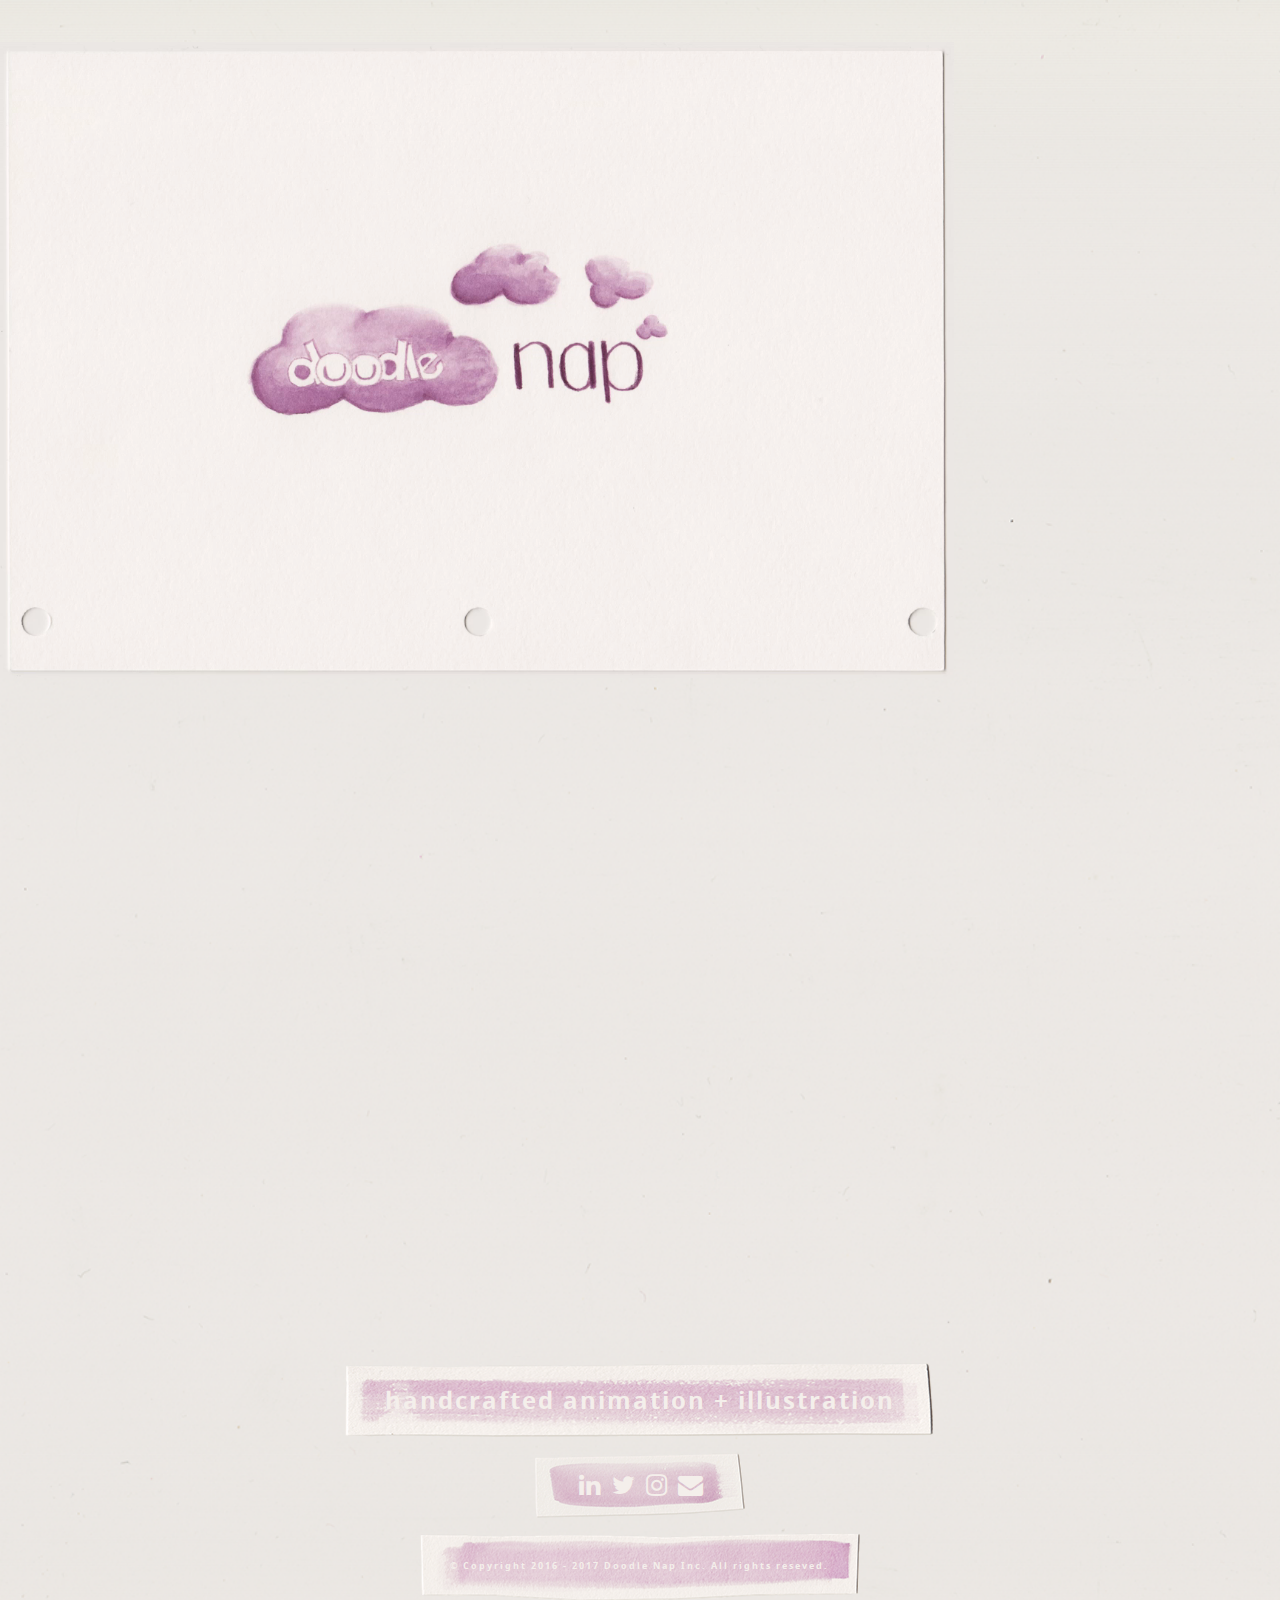
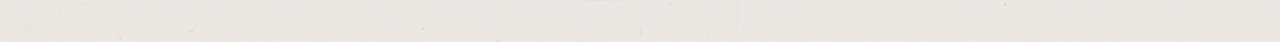
==== index.html @ f92c6ce0 "3 Sec video instead of 5 sec" ====
<!DOCTYPE html>
<html class="nojs html css_verticalspacer" lang="en-US">
 <head>

  <meta http-equiv="Content-type" content="text/html;charset=UTF-8"/>
  <meta name="description" content="Handcrafted animation + illustration for traditional and new media, from TV, to virtual reality, and everything in-between."/>
  <meta name="keywords" content="doodle, nap, animation, illustration, handcrafted, traditional, new media, advertising, TV, television, video games, games, books, VR, virtual reality"/>
  <meta name="generator" content="2017.0.2.363"/>
  <meta name="viewport" content="width=device-width, initial-scale=1.0"/>
  
  <script type="text/javascript">
   // Update the 'nojs'/'js' class on the html node
document.documentElement.className = document.documentElement.className.replace(/\bnojs\b/g, 'js');

// Check that all required assets are uploaded and up-to-date
if(typeof Muse == "undefined") window.Muse = {}; window.Muse.assets = {"required":["museutils.js", "museconfig.js", "jquery.musepolyfill.bgsize.js", "jquery.watch.js", "jquery.museresponsive.js", "require.js", "index.css"], "outOfDate":[]};
</script>
  
  <link rel="shortcut icon" href="images/favicon.ico?crc=3813622580"/>
  <title>doodle nap</title>
  <!-- CSS -->
  <link rel="stylesheet" type="text/css" href="css/site_global.css?crc=3849909888"/>
  <link rel="stylesheet" type="text/css" href="css/index.css?crc=323334450" id="pagesheet"/>
  <!-- IE-only CSS -->
  <!--[if lt IE 9]>
  <link rel="stylesheet" type="text/css" href="css/nomq_index.css?crc=3943083559" id="nomq_pagesheet"/>
  <![endif]-->
    <!--HTML Widget code-->
  
<link rel="stylesheet" href="https://maxcdn.bootstrapcdn.com/font-awesome/4.6.3/css/font-awesome.min.css">
<style>
.u330588 {color:#F4EFEB; font-size:25px;display: table-cell; width:25px;height:27px;vertical-align: middle;text-align:center;}
</style>

<link rel="stylesheet" href="https://maxcdn.bootstrapcdn.com/font-awesome/4.6.3/css/font-awesome.min.css">
<style>
.u330586 {color:#F4EFEB; font-size:25px;display: table-cell; width:23px;height:27px;vertical-align: middle;text-align:center;}
</style>

<link rel="stylesheet" href="https://maxcdn.bootstrapcdn.com/font-awesome/4.6.3/css/font-awesome.min.css">
<style>
.u330585 {color:#F4EFEB; font-size:25px;display: table-cell; width:24px;height:27px;vertical-align: middle;text-align:center;}
</style>

<link rel="stylesheet" href="https://maxcdn.bootstrapcdn.com/font-awesome/4.6.3/css/font-awesome.min.css">
<style>
.u330587 {color:#F4EFEB; font-size:25px;display: table-cell; width:25px;height:27px;vertical-align: middle;text-align:center;}
</style>

  <!--/*

*/
-->
 </head>
 <body class="museBGSize">

  <div class="breakpoint active" id="bp_infinity" data-min-width="1301"><!-- responsive breakpoint node -->
   <div class="clearfix borderbox" id="page"><!-- column -->
    <div class="colelem shared_content" id="u330600" data-content-guid="u330600_content"><!-- content --></div>
    <div class="colelem" id="u331123"><!-- custom html -->
     <video width="1290" height="860"  autoplay="autoplay" loop="loop" poster="assets/doodlenap_016_animation_socialmedia_even.png" >
   <source src="assets/doodlenap_016_animation_socialmedia_even_3sec.mp4" type="video/mp4">
   <source src="assets/doodlenap_016_animation_socialmedia_even_3sec.webm" type="video/webm">
</video>
    </div>
    <div class="clearfix colelem shared_content" id="pu330598" data-content-guid="pu330598_content"><!-- group -->
     <div class="clip_frame grpelem" id="u330598"><!-- image -->
      <img class="block temp_no_img_src" id="u330598_img" data-orig-src="images/titlepiece.png?crc=479691686" alt="" width="588" height="81" src="images/blank.gif?crc=4208392903"/>
     </div>
     <div class="clearfix grpelem shared_content" id="u330602-4" data-content-guid="u330602-4_content"><!-- content -->
      <p id="u330602-2"><span id="u330602">handcrafted animation + illustration</span></p>
     </div>
     <div class="grpelem shared_content" id="u330592" data-content-guid="u330592_content"><!-- content --></div>
    </div>
    <div class="colelem shared_content" id="u330596" data-content-guid="u330596_content"><!-- content --></div>
    <div class="clearfix colelem shared_content" id="pu330593" data-content-guid="pu330593_content"><!-- group -->
     <div class="clip_frame grpelem" id="u330593"><!-- image -->
      <img class="block temp_no_img_src" id="u330593_img" data-orig-src="images/socialmediapiece.png?crc=3886979789" alt="" width="210" height="65" src="images/blank.gif?crc=4208392903"/>
     </div>
     <div class="clearfix grpelem" id="u330584"><!-- group -->
      <a class="nonblock nontext size_fixed grpelem" id="u330588" href="https://www.linkedin.com/company/doodle-nap-inc." target="_blank"><!-- custom html -->
<!-- This Adobe Muse widget was created by the team at MuseFree.com -->
<div class="u330588"><i class="fa fa-linkedin"></i></div>
  	  </a>
      <a class="nonblock nontext size_fixed grpelem" id="u330586" href="https://twitter.com/doodlenap" target="_blank"><!-- custom html -->
<!-- This Adobe Muse widget was created by the team at MuseFree.com -->
<div class="u330586"><i class="fa fa-twitter"></i></div>
  	  </a>
      <a class="nonblock nontext size_fixed grpelem" id="u330585" href="https://www.instagram.com/doodlenap/" target="_blank"><!-- custom html -->
<!-- This Adobe Muse widget was created by the team at MuseFree.com -->
<div class="u330585"><i class="fa fa-instagram"></i></div>
  	  </a>
      <a class="nonblock nontext size_fixed grpelem" id="u330587" href="mailto:hi@doodlenap.com" target="_blank"><!-- custom html -->
<!-- This Adobe Muse widget was created by the team at MuseFree.com -->
<div class="u330587"><i class="fa fa-envelope"></i></div>
  	  </a>
     </div>
    </div>
    <div class="colelem shared_content" id="u330583" data-content-guid="u330583_content"><!-- content --></div>
    <div class="clearfix colelem shared_content" id="pu330590" data-content-guid="pu330590_content"><!-- group -->
     <div class="clip_frame grpelem" id="u330590"><!-- image -->
      <img class="block temp_no_img_src" id="u330590_img" data-orig-src="images/legalpiece.png?crc=4086729101" alt="" width="440" height="68" src="images/blank.gif?crc=4208392903"/>
     </div>
     <div class="clearfix grpelem" id="u330597-4"><!-- content -->
      <p><span id="u330597">© Copyright 2016 - 2017 Doodle Nap Inc. All rights reseved.</span></p>
     </div>
    </div>
    <div class="colelem shared_content" id="u330601" data-content-guid="u330601_content"><!-- content --></div>
    <div class="verticalspacer" data-offset-top="1222" data-content-above-spacer="1221" data-content-below-spacer="0"></div>
   </div>
  </div>
  <div class="breakpoint" id="bp_1300" data-min-width="961" data-max-width="1300"><!-- responsive breakpoint node -->
   <div class="clearfix borderbox temp_no_id" data-orig-id="page"><!-- column -->
    <span class="colelem placeholder" data-placeholder-for="u330600_content"><!-- placeholder node --></span>
    <div class="colelem" id="u331473"><!-- custom html -->
     <video width="954" height="636"  autoplay="autoplay" loop="loop" poster="assets/doodlenap_016_animation_socialmedia_even.png" >
   <source src="assets/doodlenap_016_animation_socialmedia_even_3sec.mp4" type="video/mp4">
   <source src="assets/doodlenap_016_animation_socialmedia_even_3sec.webm" type="video/webm">
</video>
    </div>
    <span class="clearfix colelem placeholder" data-placeholder-for="pu330598_content"><!-- placeholder node --></span>
    <span class="colelem placeholder" data-placeholder-for="u330596_content"><!-- placeholder node --></span>
    <span class="clearfix colelem placeholder" data-placeholder-for="pu330593_content"><!-- placeholder node --></span>
    <span class="colelem placeholder" data-placeholder-for="u330583_content"><!-- placeholder node --></span>
    <span class="clearfix colelem placeholder" data-placeholder-for="pu330590_content"><!-- placeholder node --></span>
    <span class="colelem placeholder" data-placeholder-for="u330601_content"><!-- placeholder node --></span>
    <div class="verticalspacer" data-offset-top="997" data-content-above-spacer="997" data-content-below-spacer="0"></div>
   </div>
  </div>
  <div class="breakpoint" id="bp_960" data-min-width="769" data-max-width="960"><!-- responsive breakpoint node -->
   <div class="clearfix borderbox temp_no_id" data-orig-id="page"><!-- column -->
    <span class="colelem placeholder" data-placeholder-for="u330600_content"><!-- placeholder node --></span>
    <div class="colelem" id="u331767"><!-- custom html -->
     <video width="762" height="508" autoplay="autoplay" loop="loop" poster="assets/doodlenap_016_animation_socialmedia_even.png" >
   <source src="assets/doodlenap_016_animation_socialmedia_even_3sec.mp4" type="video/mp4">
   <source src="assets/doodlenap_016_animation_socialmedia_even_3sec.webm" type="video/webm">
</video>
    </div>
    <span class="clearfix colelem placeholder" data-placeholder-for="pu330598_content"><!-- placeholder node --></span>
    <span class="colelem placeholder" data-placeholder-for="u330596_content"><!-- placeholder node --></span>
    <span class="clearfix colelem placeholder" data-placeholder-for="pu330593_content"><!-- placeholder node --></span>
    <span class="colelem placeholder" data-placeholder-for="u330583_content"><!-- placeholder node --></span>
    <span class="clearfix colelem placeholder" data-placeholder-for="pu330590_content"><!-- placeholder node --></span>
    <span class="colelem placeholder" data-placeholder-for="u330601_content"><!-- placeholder node --></span>
    <div class="verticalspacer" data-offset-top="869" data-content-above-spacer="869" data-content-below-spacer="0"></div>
   </div>
  </div>
  <div class="breakpoint" id="bp_768" data-min-width="551" data-max-width="768"><!-- responsive breakpoint node -->
   <div class="clearfix borderbox temp_no_id" data-orig-id="page"><!-- column -->
    <span class="colelem placeholder" data-placeholder-for="u330600_content"><!-- placeholder node --></span>
    <div class="colelem" id="u331781"><!-- custom html -->
     <video width="546" height="364"  autoplay="autoplay" loop="loop" poster="assets/doodlenap_016_animation_socialmedia_even.png" >
   <source src="assets/doodlenap_016_animation_socialmedia_even_3sec.mp4" type="video/mp4">
   <source src="assets/doodlenap_016_animation_socialmedia_even_3sec.webm" type="video/webm">
</video>
    </div>
    <span class="colelem placeholder" data-placeholder-for="u330592_content"><!-- placeholder node --></span>
    <div class="clearfix colelem temp_no_id" data-orig-id="pu330598"><!-- group -->
     <div class="clip_frame grpelem temp_no_id" data-orig-id="u330598"><!-- image -->
      <img class="block temp_no_id temp_no_img_src" data-orig-src="images/titlepiece508x70.png?crc=3788575386" alt="" width="508" height="70" data-orig-id="u330598_img" src="images/blank.gif?crc=4208392903"/>
     </div>
     <span class="clearfix grpelem placeholder" data-placeholder-for="u330602-4_content"><!-- placeholder node --></span>
    </div>
    <span class="colelem placeholder" data-placeholder-for="u330596_content"><!-- placeholder node --></span>
    <span class="clearfix colelem placeholder" data-placeholder-for="pu330593_content"><!-- placeholder node --></span>
    <span class="colelem placeholder" data-placeholder-for="u330583_content"><!-- placeholder node --></span>
    <span class="clearfix colelem placeholder" data-placeholder-for="pu330590_content"><!-- placeholder node --></span>
    <span class="colelem placeholder" data-placeholder-for="u330601_content"><!-- placeholder node --></span>
    <div class="verticalspacer" data-offset-top="720" data-content-above-spacer="719" data-content-below-spacer="0"></div>
   </div>
  </div>
  <div class="breakpoint" id="bp_550" data-min-width="321" data-max-width="550"><!-- responsive breakpoint node -->
   <div class="clearfix borderbox temp_no_id shared_content" data-orig-id="page" data-content-guid="page_content"><!-- column -->
    <span class="colelem placeholder" data-placeholder-for="u330600_content"><!-- placeholder node --></span>
    <div class="colelem" id="u331809"><!-- custom html -->
     <video width="280" height="187"  autoplay="autoplay" loop="loop" poster="assets/doodlenap_016_animation_socialmedia_even.png" >
   <source src="assets/doodlenap_016_animation_socialmedia_even_3sec.mp4" type="video/mp4">
   <source src="assets/doodlenap_016_animation_socialmedia_even_3sec.webm" type="video/webm">
</video>
    </div>
    <div class="clearfix colelem temp_no_id" data-orig-id="pu330598"><!-- group -->
     <div class="clip_frame grpelem temp_no_id" data-orig-id="u330598"><!-- image -->
      <img class="block temp_no_id temp_no_img_src" data-orig-src="images/titlepiece303x42.png?crc=3893385572" alt="" width="302" height="41" data-orig-id="u330598_img" src="images/blank.gif?crc=4208392903"/>
     </div>
     <span class="clearfix grpelem placeholder" data-placeholder-for="u330602-4_content"><!-- placeholder node --></span>
     <span class="grpelem placeholder" data-placeholder-for="u330592_content"><!-- placeholder node --></span>
    </div>
    <span class="colelem placeholder" data-placeholder-for="u330596_content"><!-- placeholder node --></span>
    <span class="clearfix colelem placeholder" data-placeholder-for="pu330593_content"><!-- placeholder node --></span>
    <span class="colelem placeholder" data-placeholder-for="u330583_content"><!-- placeholder node --></span>
    <div class="clearfix colelem" id="pu331033"><!-- group -->
     <div class="clip_frame grpelem" id="u331033"><!-- image -->
      <img class="block temp_no_img_src" id="u331033_img" data-orig-src="images/legalpiece_320.png?crc=3841948977" alt="" width="156" height="61" src="images/blank.gif?crc=4208392903"/>
     </div>
     <div class="clearfix grpelem" id="u330595-8"><!-- content -->
      <p id="u330595-2"><span id="u330595">© Copyright 2016 - 2017</span></p>
      <p id="u330595-4"><span id="u330595-3">Doodle Nap Inc.</span></p>
      <p id="u330595-6"><span id="u330595-5">All rights reseved.</span></p>
     </div>
    </div>
    <span class="colelem placeholder" data-placeholder-for="u330601_content"><!-- placeholder node --></span>
    <div class="verticalspacer" data-offset-top="487" data-content-above-spacer="486" data-content-below-spacer="14"></div>
   </div>
  </div>
  <div class="breakpoint" id="bp_320" data-max-width="320"><!-- responsive breakpoint node -->
   <span class="clearfix borderbox placeholder" data-placeholder-for="page_content"><!-- placeholder node --></span>
  </div>
  <!-- JS includes -->
  <script type="text/javascript">
   if (document.location.protocol != 'https:') document.write('\x3Cscript src="http://musecdn2.businesscatalyst.com/scripts/4.0/jquery-1.8.3.min.js" type="text/javascript">\x3C/script>');
</script>
  <script type="text/javascript">
   window.jQuery || document.write('\x3Cscript src="scripts/jquery-1.8.3.min.js?crc=209076791" type="text/javascript">\x3C/script>');
</script>
  <!-- Other scripts -->
  <script type="text/javascript">
   window.Muse.assets.check=function(d){if(!window.Muse.assets.checked){window.Muse.assets.checked=!0;var b={},c=function(a,b){if(window.getComputedStyle){var c=window.getComputedStyle(a,null);return c&&c.getPropertyValue(b)||c&&c[b]||""}if(document.documentElement.currentStyle)return(c=a.currentStyle)&&c[b]||a.style&&a.style[b]||"";return""},a=function(a){if(a.match(/^rgb/))return a=a.replace(/\s+/g,"").match(/([\d\,]+)/gi)[0].split(","),(parseInt(a[0])<<16)+(parseInt(a[1])<<8)+parseInt(a[2]);if(a.match(/^\#/))return parseInt(a.substr(1),
16);return 0},g=function(g){for(var f=document.getElementsByTagName("link"),h=0;h<f.length;h++)if("text/css"==f[h].type){var i=(f[h].href||"").match(/\/?css\/([\w\-]+\.css)\?crc=(\d+)/);if(!i||!i[1]||!i[2])break;b[i[1]]=i[2]}f=document.createElement("div");f.className="version";f.style.cssText="display:none; width:1px; height:1px;";document.getElementsByTagName("body")[0].appendChild(f);for(h=0;h<Muse.assets.required.length;){var i=Muse.assets.required[h],l=i.match(/([\w\-\.]+)\.(\w+)$/),k=l&&l[1]?
l[1]:null,l=l&&l[2]?l[2]:null;switch(l.toLowerCase()){case "css":k=k.replace(/\W/gi,"_").replace(/^([^a-z])/gi,"_$1");f.className+=" "+k;k=a(c(f,"color"));l=a(c(f,"backgroundColor"));k!=0||l!=0?(Muse.assets.required.splice(h,1),"undefined"!=typeof b[i]&&(k!=b[i]>>>24||l!=(b[i]&16777215))&&Muse.assets.outOfDate.push(i)):h++;f.className="version";break;case "js":h++;break;default:throw Error("Unsupported file type: "+l);}}d?d().jquery!="1.8.3"&&Muse.assets.outOfDate.push("jquery-1.8.3.min.js"):Muse.assets.required.push("jquery-1.8.3.min.js");
f.parentNode.removeChild(f);if(Muse.assets.outOfDate.length||Muse.assets.required.length)f="Some files on the server may be missing or incorrect. Clear browser cache and try again. If the problem persists please contact website author.",g&&Muse.assets.outOfDate.length&&(f+="\nOut of date: "+Muse.assets.outOfDate.join(",")),g&&Muse.assets.required.length&&(f+="\nMissing: "+Muse.assets.required.join(",")),alert(f)};location&&location.search&&location.search.match&&location.search.match(/muse_debug/gi)?setTimeout(function(){g(!0)},5E3):g()}};
var muse_init=function(){require.config({baseUrl:""});require(["jquery","museutils","whatinput","jquery.musepolyfill.bgsize","jquery.watch","jquery.museresponsive"],function(d){var $ = d;$(document).ready(function(){try{
window.Muse.assets.check($);/* body */
Muse.Utils.transformMarkupToFixBrowserProblemsPreInit();/* body */
Muse.Utils.detectScreenResolution();/* HiDPI screens */
Muse.Utils.prepHyperlinks(true);/* body */
Muse.Utils.fullPage('#page');/* 100% height page */
$( '.breakpoint' ).registerBreakpoint();/* Register breakpoints */
Muse.Utils.transformMarkupToFixBrowserProblems();/* body */
}catch(b){if(b&&"function"==typeof b.notify?b.notify():Muse.Assert.fail("Error calling selector function: "+b),false)throw b;}})})};

</script>
  <!-- RequireJS script -->
  <script src="scripts/require.js?crc=4234670167" type="text/javascript" async data-main="scripts/museconfig.js?crc=4152223963" onload="if (requirejs) requirejs.onError = function(requireType, requireModule) { if (requireType && requireType.toString && requireType.toString().indexOf && 0 <= requireType.toString().indexOf('#scripterror')) window.Muse.assets.check(); }" onerror="window.Muse.assets.check();"></script>
  
  <!--HTML Widget code-->
  
		
   </body>
</html>
---- css/site_global.css ----
html{min-height:100%;min-width:100%;-ms-text-size-adjust:none;}body,div,dl,dt,dd,ul,ol,li,nav,h1,h2,h3,h4,h5,h6,pre,code,form,fieldset,legend,input,button,textarea,p,blockquote,th,td,a{margin:0px;padding:0px;border-width:0px;border-style:solid;border-color:transparent;-webkit-transform-origin:left top;-ms-transform-origin:left top;-o-transform-origin:left top;transform-origin:left top;background-repeat:no-repeat;}button.submit-btn{-moz-box-sizing:content-box;-webkit-box-sizing:content-box;box-sizing:content-box;}.transition{-webkit-transition-property:background-image,background-position,background-color,border-color,border-radius,color,font-size,font-style,font-weight,letter-spacing,line-height,text-align,box-shadow,text-shadow,opacity;transition-property:background-image,background-position,background-color,border-color,border-radius,color,font-size,font-style,font-weight,letter-spacing,line-height,text-align,box-shadow,text-shadow,opacity;}.transition *{-webkit-transition:inherit;transition:inherit;}table{border-collapse:collapse;border-spacing:0px;}fieldset,img{border:0px;border-style:solid;-webkit-transform-origin:left top;-ms-transform-origin:left top;-o-transform-origin:left top;transform-origin:left top;}address,caption,cite,code,dfn,em,strong,th,var,optgroup{font-style:inherit;font-weight:inherit;}del,ins{text-decoration:none;}li{list-style:none;}caption,th{text-align:left;}h1,h2,h3,h4,h5,h6{font-size:100%;font-weight:inherit;}input,button,textarea,select,optgroup,option{font-family:inherit;font-size:inherit;font-style:inherit;font-weight:inherit;}.form-grp input,.form-grp textarea{-webkit-appearance:none;-webkit-border-radius:0;}body{font-family:Arial, Helvetica Neue, Helvetica, sans-serif;text-align:left;font-size:14px;line-height:17px;word-wrap:break-word;text-rendering:optimizeLegibility;-moz-font-feature-settings:'liga';-ms-font-feature-settings:'liga';-webkit-font-feature-settings:'liga';font-feature-settings:'liga';}a:link{color:#0000FF;text-decoration:underline;}a:visited{color:#800080;text-decoration:underline;}a:hover{color:#7F7F7F;text-decoration:underline;}a:active{color:#EE0000;text-decoration:underline;}a.nontext{color:black;text-decoration:none;font-style:normal;font-weight:normal;}.Pink a:link{color:#ED1970;font-weight:bold;text-decoration:inherit;}.Pink a:visited{color:#ED1970;font-weight:bold;text-decoration:inherit;}.Pink a:hover{color:#FFFFFF;font-weight:bold;text-decoration:inherit;}.Pink a:active{color:#ED1970;font-weight:bold;text-decoration:inherit;}.Pink a,.Pink-with-darker-bg a{color:inherit;text-decoration:inherit;}.Pink-with-darker-bg a:link{color:#ED1A80;font-weight:bold;text-decoration:inherit;}.Pink-with-darker-bg a:visited{color:#ED1A80;font-weight:bold;text-decoration:inherit;}.Pink-with-darker-bg a:hover{color:#FFD8EB;font-weight:bold;text-decoration:inherit;}.Pink-with-darker-bg a:active{color:#ED1A80;font-weight:bold;text-decoration:inherit;}.normal_text{color:#000000;direction:ltr;font-family:Arial, Helvetica Neue, Helvetica, sans-serif;font-size:14px;font-style:normal;font-weight:normal;letter-spacing:0px;line-height:17px;text-align:left;text-decoration:none;text-indent:0px;text-transform:none;vertical-align:0px;padding:0px;}.p---Display-Content-Right{color:#2F2F2F;font-size:22px;letter-spacing:1px;line-height:33px;text-align:left;padding:0px;}.h2---Subhead-Right{color:#3C3C3C;font-size:12px;letter-spacing:1px;text-align:right;text-transform:uppercase;padding:0px;}.h3---Caps-Content-Right{color:#2F2F2F;font-size:14px;letter-spacing:1px;line-height:21px;text-align:right;text-transform:uppercase;padding:0px;}.h1---Display-Center{color:#2F2F2F;font-size:30px;letter-spacing:1px;line-height:31px;text-align:center;padding:0px;}.h1---Section-Title-Right{color:#3C3C3C;font-size:27px;letter-spacing:1px;text-align:right;text-transform:uppercase;padding:0px;}.h3---Caps-Content-Left{color:#2F2F2F;font-size:14px;letter-spacing:1px;line-height:21px;text-align:left;text-transform:uppercase;padding:0px;}.h2---Subhead-Left{color:#3C3C3C;font-size:12px;letter-spacing:1px;text-align:left;text-transform:uppercase;padding:0px;}.h1---Section-Title-Left{color:#3C3C3C;font-size:27px;letter-spacing:1px;text-align:left;text-transform:uppercase;padding:0px;}.h2---Subhead-Big-Center{color:#3C3C3C;font-size:14px;letter-spacing:1px;text-align:center;padding:0px;}.p---Body-Center{color:#2F2F2F;font-family:lato, sans-serif;font-size:13px;font-weight:300;letter-spacing:0px;line-height:20px;text-align:center;text-transform:none;padding:0px;}.h2---Subhead---Center{color:#3C3C3C;font-size:12px;letter-spacing:1px;text-align:center;text-transform:uppercase;padding:0px;}.H2-header{color:#7F7F7F;font-family:cabin, sans-serif;font-size:18px;font-weight:700;padding:0px;}.list0 li:before{position:absolute;right:100%;letter-spacing:0px;text-decoration:none;font-weight:normal;font-style:normal;}.rtl-list li:before{right:auto;left:100%;}.nls-None > li:before,.nls-None .list3 > li:before,.nls-None .list6 > li:before{margin-right:6px;content:'•';}.nls-None .list1 > li:before,.nls-None .list4 > li:before,.nls-None .list7 > li:before{margin-right:6px;content:'○';}.nls-None,.nls-None .list1,.nls-None .list2,.nls-None .list3,.nls-None .list4,.nls-None .list5,.nls-None .list6,.nls-None .list7,.nls-None .list8{padding-left:34px;}.nls-None.rtl-list,.nls-None .list1.rtl-list,.nls-None .list2.rtl-list,.nls-None .list3.rtl-list,.nls-None .list4.rtl-list,.nls-None .list5.rtl-list,.nls-None .list6.rtl-list,.nls-None .list7.rtl-list,.nls-None .list8.rtl-list{padding-left:0px;padding-right:34px;}.nls-None .list2 > li:before,.nls-None .list5 > li:before,.nls-None .list8 > li:before{margin-right:6px;content:'-';}.nls-None.rtl-list > li:before,.nls-None .list1.rtl-list > li:before,.nls-None .list2.rtl-list > li:before,.nls-None .list3.rtl-list > li:before,.nls-None .list4.rtl-list > li:before,.nls-None .list5.rtl-list > li:before,.nls-None .list6.rtl-list > li:before,.nls-None .list7.rtl-list > li:before,.nls-None .list8.rtl-list > li:before{margin-right:0px;margin-left:6px;}.TabbedPanelsTab{white-space:nowrap;}.MenuBar .MenuBarView,.MenuBar .SubMenuView{display:block;list-style:none;}.MenuBar .SubMenu{display:none;position:absolute;}.NoWrap{white-space:nowrap;word-wrap:normal;}.rootelem{margin-left:auto;margin-right:auto;}.colelem{display:inline;float:left;clear:both;}.clearfix:after{content:"\0020";visibility:hidden;display:block;height:0px;clear:both;}*:first-child+html .clearfix{zoom:1;}.clip_frame{overflow:hidden;}.popup_anchor{position:relative;width:0px;height:0px;}.popup_element{z-index:100000;}.svg{display:block;vertical-align:top;}span.wrap{content:'';clear:left;display:block;}span.actAsInlineDiv{display:inline-block;}.position_content,.excludeFromNormalFlow{float:left;}.preload_images{position:absolute;overflow:hidden;left:-9999px;top:-9999px;height:1px;width:1px;}.preload{height:1px;width:1px;}.animateStates{-webkit-transition:0.3s ease-in-out;-moz-transition:0.3s ease-in-out;-o-transition:0.3s ease-in-out;transition:0.3s ease-in-out;}[data-whatinput="mouse"] *:focus,[data-whatinput="touch"] *:focus,input:focus,textarea:focus{outline:none;}textarea{resize:none;overflow:auto;}.fld-prompt{pointer-events:none;}.wrapped-input{position:absolute;top:0px;left:0px;background:transparent;border:none;}.submit-btn{z-index:50000;cursor:pointer;}.anchor_item{width:22px;height:18px;}.MenuBar .SubMenuVisible,.MenuBarVertical .SubMenuVisible,.MenuBar .SubMenu .SubMenuVisible,.popup_element.Active,span.actAsPara,.actAsDiv,a.nonblock.nontext,img.block{display:block;}.widget_invisible,.js .invi,.js .mse_pre_init{visibility:hidden;}.ose_ei{visibility:hidden;z-index:0;}.no_vert_scroll{overflow-y:hidden;}.always_vert_scroll{overflow-y:scroll;}.always_horz_scroll{overflow-x:scroll;}.fullscreen{overflow:hidden;left:0px;top:0px;position:fixed;height:100%;width:100%;-moz-box-sizing:border-box;-webkit-box-sizing:border-box;-ms-box-sizing:border-box;box-sizing:border-box;}.fullwidth{position:absolute;}.borderbox{-moz-box-sizing:border-box;-webkit-box-sizing:border-box;-ms-box-sizing:border-box;box-sizing:border-box;}.scroll_wrapper{position:absolute;overflow:auto;left:0px;right:0px;top:0px;bottom:0px;padding-top:0px;padding-bottom:0px;margin-top:0px;margin-bottom:0px;}.browser_width > *{position:absolute;left:0px;right:0px;}.grpelem,.accordion_wrapper{display:inline;float:left;}.fld-checkbox input[type=checkbox],.fld-radiobutton input[type=radio]{position:absolute;overflow:hidden;clip:rect(0px, 0px, 0px, 0px);height:1px;width:1px;margin:-1px;padding:0px;border:0px;}.fld-checkbox input[type=checkbox] + label,.fld-radiobutton input[type=radio] + label{display:inline-block;background-repeat:no-repeat;cursor:pointer;float:left;width:100%;height:100%;}.pointer_cursor,.fld-recaptcha-mode,.fld-recaptcha-refresh,.fld-recaptcha-help{cursor:pointer;}p,h1,h2,h3,h4,h5,h6,ol,ul,span.actAsPara{max-height:1000000px;}.superscript{vertical-align:super;font-size:66%;line-height:0px;}.subscript{vertical-align:sub;font-size:66%;line-height:0px;}.horizontalSlideShow{-ms-touch-action:pan-y;touch-action:pan-y;}.verticalSlideShow{-ms-touch-action:pan-x;touch-action:pan-x;}.colelem100,.verticalspacer{clear:both;}.list0 li,.MenuBar .MenuItemContainer,.SlideShowContentPanel .fullscreen img,.css_verticalspacer .verticalspacer{position:relative;}.popup_element.Inactive,.js .disn,.js .an_invi,.hidden,.breakpoint{display:none;}#muse_css_mq{position:absolute;display:none;background-color:#FFFFFE;}.fluid_height_spacer{width:0.01px;}.muse_check_css{display:none;position:fixed;}@media screen and (-webkit-min-device-pixel-ratio:0){body{text-rendering:auto;}}
---- css/index.css ----
.version.index{color:#0000EF;background-color:#189714;}@font-face{font-family:'__Noto Sans_5';src:url('../fonts/notosans-bold-webfont.eot');src:local('☺'), url('../fonts/notosans-bold-webfont.woff') format('woff'), url('../fonts/notosans-bold-webfont.svg') format('svg');font-weight:700;font-style:normal;}#page{background-image:none;z-index:1;margin-right:auto;border-width:0px;border-color:#000000;width:100%;margin-left:auto;background-color:transparent;}#u331057{min-height:864px;position:relative;border-width:0px;border-color:transparent;background-color:transparent;}#pu330598{z-index:4;}#u330598{margin-left:50%;margin-right:-10000px;z-index:4;position:relative;background-color:transparent;}#u330602-4{letter-spacing:2px;min-height:15px;text-align:center;font-weight:400;z-index:11;margin-right:-10000px;margin-left:50%;color:#F4EFEB;position:relative;font-family:'__Noto Sans_5';background-color:transparent;}#u330602{font-family:'__Noto Sans_5';font-weight:700;}#pu330593{z-index:2;}#u330593{margin-left:50%;margin-right:-10000px;width:210px;z-index:2;position:relative;background-color:transparent;}#u330584{width:126px;border-width:0px;margin-right:-10000px;margin-left:50%;border-color:transparent;z-index:6;position:relative;background-color:transparent;}#u330588{left:-63px;min-height:27px;border-color:transparent;margin-left:50%;margin-right:-10000px;border-width:0px;width:25px;z-index:7;position:relative;background-color:transparent;}#u330586{left:-28px;min-height:27px;border-color:transparent;margin-left:50%;margin-right:-10000px;border-width:0px;width:23px;z-index:8;position:relative;background-color:transparent;}#u330585{left:4px;min-height:27px;border-color:transparent;margin-left:50%;margin-right:-10000px;border-width:0px;width:24px;z-index:9;position:relative;background-color:transparent;}#u330587{left:38px;min-height:27px;border-color:transparent;margin-left:50%;margin-right:-10000px;border-width:0px;width:25px;z-index:10;position:relative;background-color:transparent;}#u330596,#u330583{margin-left:50%;width:165px;position:relative;height:15px;}#u330600,#u330592,#u330601{margin-left:50%;width:165px;position:relative;height:42px;}.ie #u330600,.ie #u330592,.ie #u330596,.ie #u330583,.ie #u330601{margin-left:50%;-ms-filter:"progid:DXImageTransform.Microsoft.Alpha(Opacity=1)";filter:alpha(opacity=1);background-color:#FFFFFF;opacity:0.01;}.html{background-position:center center;background-repeat:no-repeat;background-color:#FFFFFF;background-attachment:scroll;background-size:cover;}body{position:relative;}@media (min-width: 1301px), print{#muse_css_mq{background-color:#FFFFFF;}#bp_infinity.active{display:block;}#page{min-height:499.5000000000002px;padding-bottom:0px;max-width:1600px;}#u330600{z-index:22;left:-82px;}.ie #u330600{left:-82px;}#u331057{z-index:26;width:1290px;margin-left:50%;left:-645px;}#pu330598{margin-top:-4px;width:36.88%;margin-left:31.57%;}#u330598{width:590px;margin-top:32px;left:-295px;}#u330598_img{padding-right:2px;}#u330602-4{width:587px;font-size:24px;line-height:31px;margin-top:61px;left:-294px;}#u330592{z-index:23;margin-right:-10000px;left:-83px;}#u330596{z-index:24;left:-83px;}#pu330593{margin-top:1px;width:13.13%;margin-left:43.44%;}#u330593{left:-105px;}#u330584{margin-top:19px;left:-63px;}#u330583{z-index:25;left:-83px;}#pu330590{z-index:15;width:27.51%;margin-left:36.25%;}#u330590{z-index:15;width:440px;background-color:transparent;position:relative;margin-right:-10000px;margin-left:50%;left:-220px;}#u330597-4{z-index:17;width:439px;min-height:15px;background-color:transparent;color:#F4EFEB;text-align:center;letter-spacing:2px;font-size:9px;line-height:12px;font-family:'__Noto Sans_5';font-weight:400;position:relative;margin-right:-10000px;margin-top:27px;margin-left:50%;left:-220px;}#u330597{font-family:'__Noto Sans_5';font-weight:700;}#u330601{z-index:21;top:-1px;margin-bottom:-1px;left:-83px;}.ie #u330592,.ie #u330596,.ie #u330583,.ie #u330601{left:-83px;}.css_verticalspacer .verticalspacer{height:calc(100vh - 1221px);}.html{background-image:url("../images/bg_26percentbrightnessadded.png?crc=128110154");}}@media (min-width: 961px) and (max-width: 1300px){#muse_css_mq{background-color:#000514;}#bp_1300.active{display:block;}#page{min-height:500px;max-width:1300px;}#u331057{z-index:26;margin-right:-10000px;width:99.24%;left:1.24%;}#pu330600{z-index:22;padding-bottom:0px;margin-right:-10000px;width:45.39%;margin-left:27.31%;}#u330600{z-index:22;left:-82.00000000000006px;}.ie #u330600{left:-82.00000000000006px;}#pu330598{margin-top:642px;width:100%;margin-left:0%;}#u330598{width:590px;margin-top:32px;left:-295.00000000000006px;}#u330598_img{padding-right:2px;}#u330602-4{width:587px;font-size:24px;line-height:31px;margin-top:61px;left:-294.00000000000006px;}#u330592{z-index:23;margin-right:-10000px;left:-83.00000000000006px;}#u330596{z-index:24;left:-83.00000000000006px;}#pu330593{margin-top:1px;width:35.6%;margin-left:32.21%;}#u330593{left:-105.0000000000001px;}#u330584{margin-top:19px;left:-63.000000000000085px;}#u330583{z-index:25;left:-83.00000000000006px;}#pu330590{z-index:15;width:74.58%;margin-left:12.72%;}#u330590{z-index:15;width:440px;background-color:transparent;position:relative;margin-right:-10000px;margin-left:50%;left:-220.00000000000006px;}#u330597-4{z-index:17;width:439px;min-height:15px;background-color:transparent;color:#F4EFEB;text-align:center;letter-spacing:2px;font-size:9px;line-height:12px;font-family:'__Noto Sans_5';font-weight:400;position:relative;margin-right:-10000px;margin-top:27px;margin-left:50%;left:-220.00000000000006px;}#u330597{font-family:'__Noto Sans_5';font-weight:700;}#u330601{z-index:21;top:-1px;margin-bottom:-1px;left:-83.00000000000006px;}.ie #u330592,.ie #u330596,.ie #u330583,.ie #u330601{left:-83.00000000000006px;}.css_verticalspacer .verticalspacer{height:calc(100vh - 1003px);}.html{background-image:url("../images/bg_26percentbrightnessadded2.png?crc=3758618194");}.hidpi.html{background-image:url("../images/bg_26percentbrightnessadded_2x.png?crc=128110154");}body{overflow-x:hidden;}}@media (min-width: 769px) and (max-width: 960px){#muse_css_mq{background-color:#0003c0;}#bp_960.active{display:block;}#page{min-height:500px;max-width:960px;}#u331057{z-index:26;margin-right:-10000px;width:99.28%;left:1.25%;}#pu330600{z-index:22;padding-bottom:0px;margin-right:-10000px;width:61.46%;margin-left:19.28%;}#u330600{z-index:22;left:-81.99999999999997px;}.ie #u330600{left:-81.99999999999997px;}#pu330598{margin-top:528px;width:100%;margin-left:0%;}#u330598{width:590px;margin-top:32px;left:-295px;}#u330598_img{padding-right:2px;}#u330602-4{width:587px;font-size:24px;line-height:31px;margin-top:61px;left:-294px;}#u330592{z-index:23;margin-right:-10000px;left:-82.99999999999997px;}#u330596{z-index:24;margin-top:1px;left:-82.99999999999997px;}#pu330593{margin-top:1px;width:35.6%;margin-left:32.21%;}#u330593{left:-105.00000000000001px;}#u330584{margin-top:18px;left:-63px;}#u330583{z-index:25;top:-1px;margin-bottom:-1px;left:-82.99999999999997px;}#pu330590{z-index:15;width:74.58%;margin-left:12.72%;}#u330590{z-index:15;width:440px;background-color:transparent;position:relative;margin-right:-10000px;margin-left:50%;left:-219.99999999999997px;}#u330597-4{z-index:17;width:439px;min-height:15px;background-color:transparent;color:#F4EFEB;text-align:center;letter-spacing:2px;font-size:9px;line-height:12px;font-family:'__Noto Sans_5';font-weight:400;position:relative;margin-right:-10000px;margin-top:27px;margin-left:50%;left:-219.99999999999997px;}#u330597{font-family:'__Noto Sans_5';font-weight:700;}#u330601{z-index:21;top:-1px;margin-bottom:-1px;left:-82.99999999999997px;}.ie #u330592,.ie #u330596,.ie #u330583,.ie #u330601{left:-82.99999999999997px;}.css_verticalspacer .verticalspacer{height:calc(100vh - 889px);}.html{background-image:url("../images/bg_26percentbrightnessadded2.png?crc=3758618194");}.hidpi.html{background-image:url("../images/bg_26percentbrightnessadded_2x.png?crc=128110154");}body{overflow-x:hidden;}}@media (min-width: 551px) and (max-width: 768px){#muse_css_mq{background-color:#000300;}#bp_768.active{display:block;}#page{min-height:500px;max-width:768px;}#u331057{z-index:26;margin-right:-10000px;width:99.22%;left:1.18%;}#pu330600{z-index:22;padding-bottom:0px;margin-right:-10000px;width:66.8%;margin-left:16.61%;}#u330600{z-index:22;left:-83.5px;}#u330592{z-index:23;margin-top:315px;left:-83.5px;}#pu330598{margin-top:-4px;width:100%;margin-left:0%;}#u330598{width:510px;left:-255.5px;}#u330598_img{padding-right:2px;}#u330602-4{width:510px;font-size:21px;line-height:27px;margin-top:23px;left:-258.5px;}#u330596{z-index:24;top:-1px;margin-bottom:-1px;left:-83.5px;}#pu330593{margin-top:1px;width:40.94%;margin-left:29.54%;}#u330593{left:-105px;}#u330584{margin-top:19px;left:-63px;}#u330583{z-index:25;left:-83.5px;}#pu330590{z-index:15;width:85.77%;margin-left:7.12%;}#u330590{z-index:15;width:440px;background-color:transparent;position:relative;margin-right:-10000px;margin-left:50%;left:-220px;}#u330597-4{z-index:17;width:439px;min-height:15px;background-color:transparent;color:#F4EFEB;text-align:center;letter-spacing:2px;font-size:9px;line-height:12px;font-family:'__Noto Sans_5';font-weight:400;position:relative;margin-right:-10000px;margin-top:27px;margin-left:50%;left:-220px;}#u330597{font-family:'__Noto Sans_5';font-weight:700;}#u330601{z-index:21;top:-1px;margin-bottom:-1px;left:-83.5px;}.ie #u330600,.ie #u330592,.ie #u330596,.ie #u330583,.ie #u330601{left:-83.5px;}.css_verticalspacer .verticalspacer{height:calc(100vh - 864px);}.html{background-image:url("../images/bg_26percentbrightnessadded2.png?crc=3758618194");}.hidpi.html{background-image:url("../images/bg_26percentbrightnessadded_2x.png?crc=128110154");}body{overflow-x:hidden;}}@media (min-width: 321px) and (max-width: 550px){#muse_css_mq{background-color:#000226;}#bp_550.active{display:block;}#page{min-height:500px;max-width:550px;}#u331057{z-index:30;margin-right:-10000px;width:99.28%;left:1.28%;}#pu330600{z-index:16;margin-right:-10000px;width:55.1%;margin-left:22.46%;}#u330600{z-index:16;left:-83.5px;}#pu330598{margin-top:187px;width:100%;margin-left:0%;}#u330598{width:303px;margin-top:26px;left:-151.5px;}#u330602-4{width:280px;font-size:11px;line-height:14px;margin-top:41px;left:-142.5px;}#u330592{z-index:17;margin-right:-10000px;left:-83.5px;}#u330596{z-index:18;margin-top:1px;left:-83.5px;}#pu330593{width:69.31%;margin-left:15.35%;}#u330593{left:-106px;}#u330584{margin-top:19px;left:-64px;}#u330583{z-index:19;left:-83.5px;}#pu331033{z-index:20;margin-top:-5px;width:92.41%;margin-left:3.8%;}#u331033{z-index:20;width:157px;background-color:transparent;position:relative;margin-right:-10000px;margin-left:50%;left:-79px;}#u330598_img,#u331033_img{padding-right:1px;}#u330595-8{z-index:22;width:280px;min-height:15px;background-color:transparent;color:#F4EFEB;text-align:center;letter-spacing:2px;font-size:7px;line-height:9px;font-family:'__Noto Sans_5';font-weight:400;position:relative;margin-right:-10000px;margin-top:16px;margin-left:50%;left:-141px;}#u330595,#u330595-3,#u330595-5{font-family:'__Noto Sans_5';font-weight:700;}#u330601{z-index:15;top:-3px;margin-bottom:-3px;left:-83.5px;}.ie #u330600,.ie #u330592,.ie #u330596,.ie #u330583,.ie #u330601{left:-83.5px;}.css_verticalspacer .verticalspacer{height:calc(100vh - 864px);}.html{background-image:url("../images/bg_26percentbrightnessadded2.png?crc=3758618194");}.hidpi.html{background-image:url("../images/bg_26percentbrightnessadded_2x.png?crc=128110154");}body{overflow-x:hidden;}}@media (max-width: 320px){/*

*/
#muse_css_mq{background-color:#000140;}#bp_320.active{display:block;}#page{min-height:500px;max-width:320px;}#u331057{z-index:30;margin-right:-10000px;width:99.38%;left:1.25%;}#pu330600{z-index:16;margin-right:-10000px;width:94.69%;margin-left:2.66%;}#u330600{z-index:16;left:-83.5px;}#pu330598{margin-top:187px;width:100%;margin-left:0%;}#u330598{width:303px;margin-top:26px;left:-151.5px;}#u330602-4{width:280px;font-size:11px;line-height:14px;margin-top:41px;left:-142.5px;}#u330592{z-index:17;margin-right:-10000px;left:-83.5px;}#u330596{z-index:18;margin-top:1px;left:-83.5px;}#pu330593{width:69.31%;margin-left:15.35%;}#u330593{left:-106px;}#u330584{margin-top:19px;left:-64px;}#u330583{z-index:19;left:-83.5px;}#pu331033{z-index:20;margin-top:-5px;width:92.41%;margin-left:3.8%;}#u331033{z-index:20;width:157px;background-color:transparent;position:relative;margin-right:-10000px;margin-left:50%;left:-79px;}#u330598_img,#u331033_img{padding-right:1px;}#u330595-8{z-index:22;width:280px;min-height:15px;background-color:transparent;color:#F4EFEB;text-align:center;letter-spacing:2px;font-size:7px;line-height:9px;font-family:'__Noto Sans_5';font-weight:400;position:relative;margin-right:-10000px;margin-top:16px;margin-left:50%;left:-141px;}#u330595,#u330595-3,#u330595-5{font-family:'__Noto Sans_5';font-weight:700;}#u330601{z-index:15;top:-3px;margin-bottom:-3px;left:-83.5px;}.ie #u330600,.ie #u330592,.ie #u330596,.ie #u330583,.ie #u330601{left:-83.5px;}.css_verticalspacer .verticalspacer{height:calc(100vh - 864px);}.html{background-image:url("../images/bg_26percentbrightnessadded2.png?crc=3758618194");}.hidpi.html{background-image:url("../images/bg_26percentbrightnessadded_2x.png?crc=128110154");}body{overflow-x:hidden;min-width:320px;}}
---- css/nomq_index.css ----
#muse_css_mq{background-color:#FFFFFF;}#bp_infinity.active{display:block;}#page{min-height:499.5000000000002px;padding-bottom:0px;max-width:1600px;}#u330600{z-index:22;left:-82px;}.ie #u330600{left:-82px;}#u331057{z-index:26;width:1290px;margin-left:50%;left:-645px;}#pu330598{margin-top:-4px;width:36.88%;margin-left:31.57%;}#u330598{width:590px;margin-top:32px;left:-295px;}#u330598_img{padding-right:2px;}#u330602-4{width:587px;font-size:24px;line-height:31px;margin-top:61px;left:-294px;}#u330592{z-index:23;margin-right:-10000px;left:-83px;}#u330596{z-index:24;left:-83px;}#pu330593{margin-top:1px;width:13.13%;margin-left:43.44%;}#u330593{left:-105px;}#u330584{margin-top:19px;left:-63px;}#u330583{z-index:25;left:-83px;}#pu330590{z-index:15;width:27.51%;margin-left:36.25%;}#u330590{z-index:15;width:440px;background-color:transparent;position:relative;margin-right:-10000px;margin-left:50%;left:-220px;}#u330597-4{z-index:17;width:439px;min-height:15px;background-color:transparent;color:#F4EFEB;text-align:center;letter-spacing:2px;font-size:9px;line-height:12px;font-family:'__Noto Sans_5';font-weight:400;position:relative;margin-right:-10000px;margin-top:27px;margin-left:50%;left:-220px;}#u330597{font-family:'__Noto Sans_5';font-weight:700;}#u330601{z-index:21;top:-1px;margin-bottom:-1px;left:-83px;}.ie #u330592,.ie #u330596,.ie #u330583,.ie #u330601{left:-83px;}.css_verticalspacer .verticalspacer{height:calc(100vh - 1221px);}.html{background-image:url("../images/bg_26percentbrightnessadded.png?crc=128110154");}
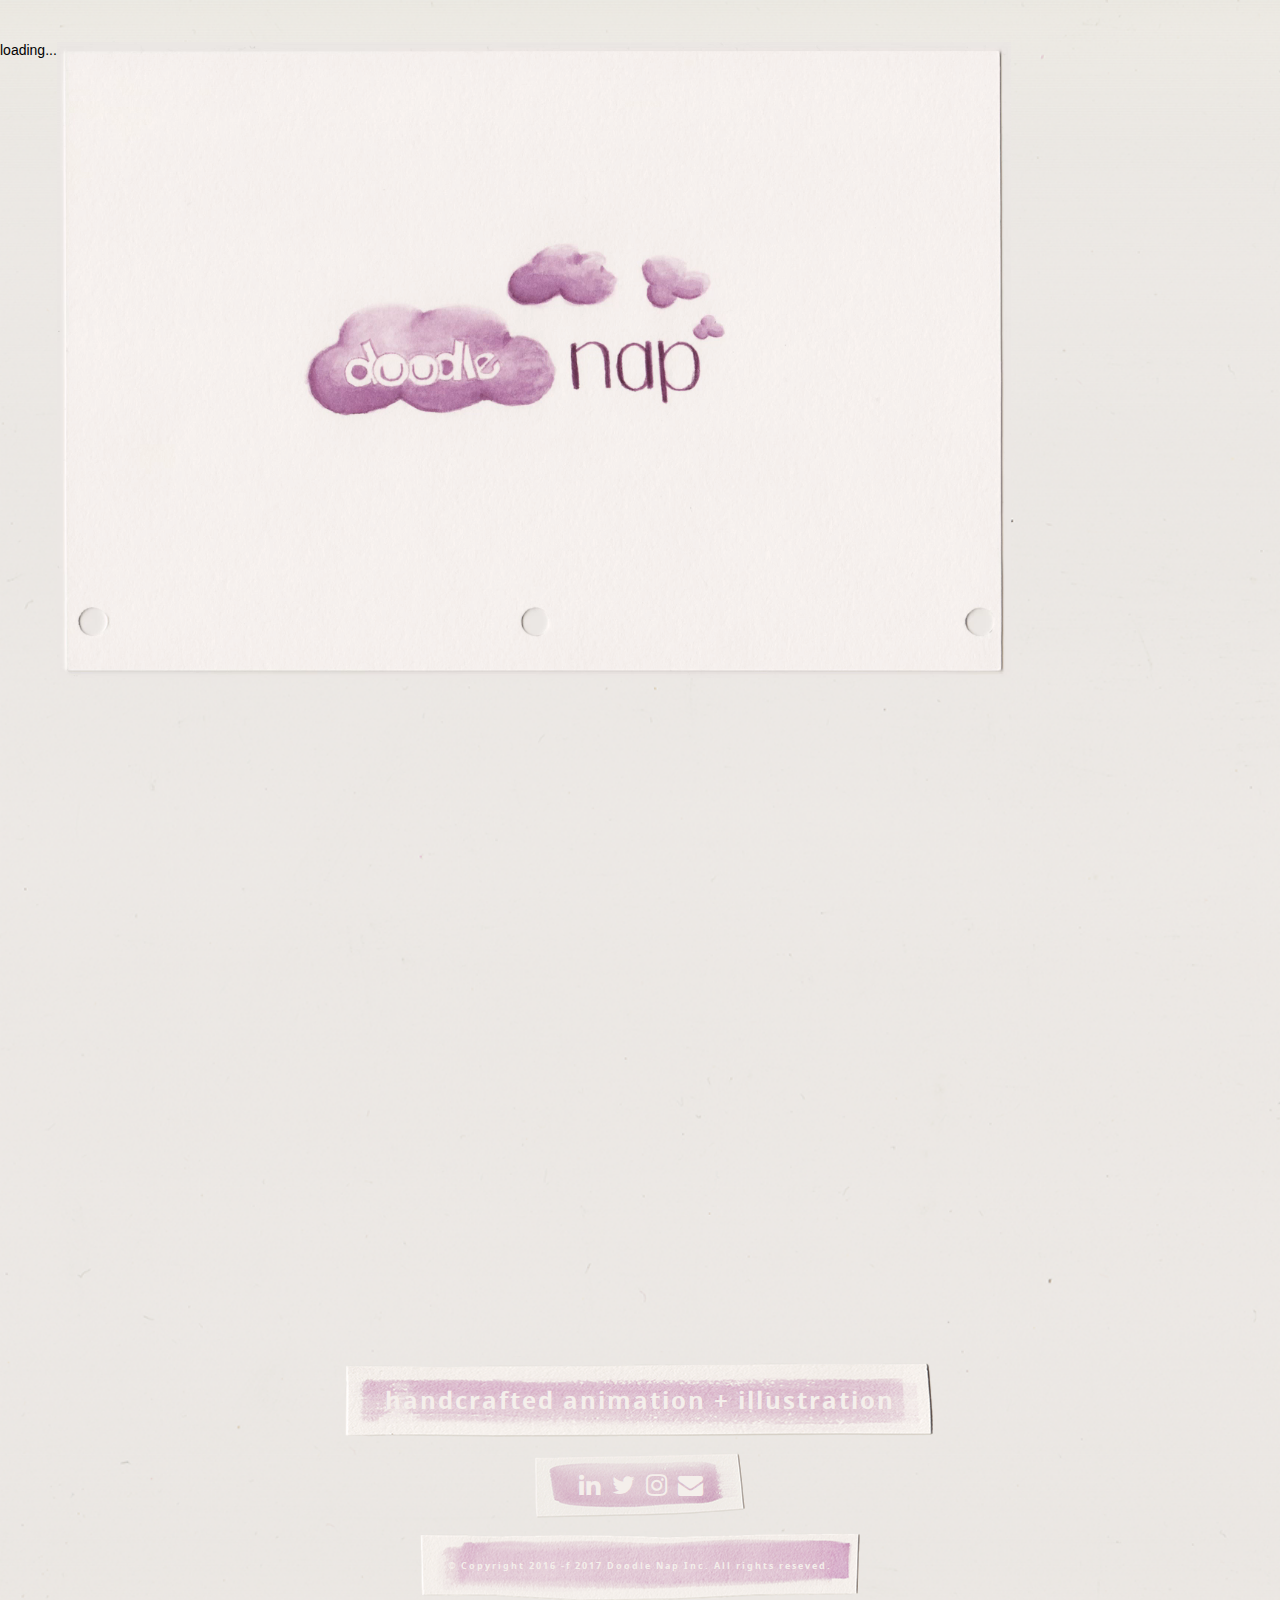
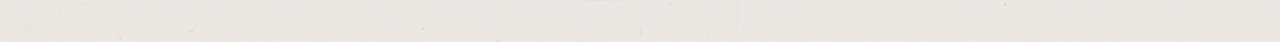
==== commit c7663af0: "Still testing SourceTree" ====
--- a/index.html
+++ b/index.html
@@ -19,11 +19,11 @@
   <link rel="shortcut icon" href="images/favicon.ico?crc=3813622580"/>
   <title>doodle nap</title>
   <!-- CSS -->
-  <link rel="stylesheet" type="text/css" href="css/site_global.css?crc=3849909888"/>
-  <link rel="stylesheet" type="text/css" href="css/index.css?crc=323334450" id="pagesheet"/>
+  <link rel="stylesheet" type="text/css" href="css/site_global.css?crc=3978209447"/>
+  <link rel="stylesheet" type="text/css" href="css/index.css?crc=4121639303" id="pagesheet"/>
   <!-- IE-only CSS -->
   <!--[if lt IE 9]>
-  <link rel="stylesheet" type="text/css" href="css/nomq_index.css?crc=3943083559" id="nomq_pagesheet"/>
+  <link rel="stylesheet" type="text/css" href="css/nomq_index.css?crc=377814629" id="nomq_pagesheet"/>
   <![endif]-->
     <!--HTML Widget code-->
   
@@ -57,11 +57,16 @@
   <div class="breakpoint active" id="bp_infinity" data-min-width="1301"><!-- responsive breakpoint node -->
    <div class="clearfix borderbox" id="page"><!-- column -->
     <div class="colelem shared_content" id="u330600" data-content-guid="u330600_content"><!-- content --></div>
-    <div class="colelem" id="u331123"><!-- custom html -->
-     <video width="1290" height="860"  autoplay="autoplay" loop="loop" poster="assets/doodlenap_016_animation_socialmedia_even.png" >
-   <source src="assets/doodlenap_016_animation_socialmedia_even_3sec.mp4" type="video/mp4">
-   <source src="assets/doodlenap_016_animation_socialmedia_even_3sec.webm" type="video/webm">
-</video>
+    <div class="clearfix colelem" id="pu331854-4"><!-- group -->
+     <div class="clearfix grpelem shared_content" id="u331854-4" data-content-guid="u331854-4_content"><!-- content -->
+      <p><span id="u331854">loading...</span></p>
+     </div>
+     <div class="grpelem" id="u331123"><!-- custom html -->
+      <video width="1290" height="860"  autoplay="autoplay" loop="loop" poster="assets/doodlenap_016_animation_socialmedia_even.png" >
+   <source src="assets/doodlenap_016_animation_socialmedia_even_3sec.mp4" type="video/mp4">
+   <source src="assets/doodlenap_016_animation_socialmedia_even_3sec.webm" type="video/webm">
+</video>
+     </div>
     </div>
     <div class="clearfix colelem shared_content" id="pu330598" data-content-guid="pu330598_content"><!-- group -->
      <div class="clip_frame grpelem" id="u330598"><!-- image -->
@@ -102,7 +107,7 @@
       <img class="block temp_no_img_src" id="u330590_img" data-orig-src="images/legalpiece.png?crc=4086729101" alt="" width="440" height="68" src="images/blank.gif?crc=4208392903"/>
      </div>
      <div class="clearfix grpelem" id="u330597-4"><!-- content -->
-      <p><span id="u330597">© Copyright 2016 - 2017 Doodle Nap Inc. All rights reseved.</span></p>
+      <p><span id="u330597">© Copyright 2016 -f 2017 Doodle Nap Inc. All rights reseved.</span></p>
      </div>
     </div>
     <div class="colelem shared_content" id="u330601" data-content-guid="u330601_content"><!-- content --></div>
@@ -112,11 +117,14 @@
   <div class="breakpoint" id="bp_1300" data-min-width="961" data-max-width="1300"><!-- responsive breakpoint node -->
    <div class="clearfix borderbox temp_no_id" data-orig-id="page"><!-- column -->
     <span class="colelem placeholder" data-placeholder-for="u330600_content"><!-- placeholder node --></span>
-    <div class="colelem" id="u331473"><!-- custom html -->
-     <video width="954" height="636"  autoplay="autoplay" loop="loop" poster="assets/doodlenap_016_animation_socialmedia_even.png" >
-   <source src="assets/doodlenap_016_animation_socialmedia_even_3sec.mp4" type="video/mp4">
-   <source src="assets/doodlenap_016_animation_socialmedia_even_3sec.webm" type="video/webm">
-</video>
+    <div class="clearfix colelem temp_no_id" data-orig-id="pu331854-4"><!-- group -->
+     <span class="clearfix grpelem placeholder" data-placeholder-for="u331854-4_content"><!-- placeholder node --></span>
+     <div class="grpelem" id="u331473"><!-- custom html -->
+      <video width="954" height="636"  autoplay="autoplay" loop="loop" poster="assets/doodlenap_016_animation_socialmedia_even.png" >
+   <source src="assets/doodlenap_016_animation_socialmedia_even_3sec.mp4" type="video/mp4">
+   <source src="assets/doodlenap_016_animation_socialmedia_even_3sec.webm" type="video/webm">
+</video>
+     </div>
     </div>
     <span class="clearfix colelem placeholder" data-placeholder-for="pu330598_content"><!-- placeholder node --></span>
     <span class="colelem placeholder" data-placeholder-for="u330596_content"><!-- placeholder node --></span>
@@ -130,11 +138,14 @@
   <div class="breakpoint" id="bp_960" data-min-width="769" data-max-width="960"><!-- responsive breakpoint node -->
    <div class="clearfix borderbox temp_no_id" data-orig-id="page"><!-- column -->
     <span class="colelem placeholder" data-placeholder-for="u330600_content"><!-- placeholder node --></span>
-    <div class="colelem" id="u331767"><!-- custom html -->
-     <video width="762" height="508" autoplay="autoplay" loop="loop" poster="assets/doodlenap_016_animation_socialmedia_even.png" >
-   <source src="assets/doodlenap_016_animation_socialmedia_even_3sec.mp4" type="video/mp4">
-   <source src="assets/doodlenap_016_animation_socialmedia_even_3sec.webm" type="video/webm">
-</video>
+    <div class="clearfix colelem temp_no_id" data-orig-id="pu331854-4"><!-- group -->
+     <span class="clearfix grpelem placeholder" data-placeholder-for="u331854-4_content"><!-- placeholder node --></span>
+     <div class="grpelem" id="u331767"><!-- custom html -->
+      <video width="762" height="508" autoplay="autoplay" loop="loop" poster="assets/doodlenap_016_animation_socialmedia_even.png" >
+   <source src="assets/doodlenap_016_animation_socialmedia_even_3sec.mp4" type="video/mp4">
+   <source src="assets/doodlenap_016_animation_socialmedia_even_3sec.webm" type="video/webm">
+</video>
+     </div>
     </div>
     <span class="clearfix colelem placeholder" data-placeholder-for="pu330598_content"><!-- placeholder node --></span>
     <span class="colelem placeholder" data-placeholder-for="u330596_content"><!-- placeholder node --></span>
@@ -148,11 +159,14 @@
   <div class="breakpoint" id="bp_768" data-min-width="551" data-max-width="768"><!-- responsive breakpoint node -->
    <div class="clearfix borderbox temp_no_id" data-orig-id="page"><!-- column -->
     <span class="colelem placeholder" data-placeholder-for="u330600_content"><!-- placeholder node --></span>
-    <div class="colelem" id="u331781"><!-- custom html -->
-     <video width="546" height="364"  autoplay="autoplay" loop="loop" poster="assets/doodlenap_016_animation_socialmedia_even.png" >
-   <source src="assets/doodlenap_016_animation_socialmedia_even_3sec.mp4" type="video/mp4">
-   <source src="assets/doodlenap_016_animation_socialmedia_even_3sec.webm" type="video/webm">
-</video>
+    <div class="clearfix colelem temp_no_id" data-orig-id="pu331854-4"><!-- group -->
+     <span class="clearfix grpelem placeholder" data-placeholder-for="u331854-4_content"><!-- placeholder node --></span>
+     <div class="grpelem" id="u331781"><!-- custom html -->
+      <video width="546" height="364"  autoplay="autoplay" loop="loop" poster="assets/doodlenap_016_animation_socialmedia_even.png" >
+   <source src="assets/doodlenap_016_animation_socialmedia_even_3sec.mp4" type="video/mp4">
+   <source src="assets/doodlenap_016_animation_socialmedia_even_3sec.webm" type="video/webm">
+</video>
+     </div>
     </div>
     <span class="colelem placeholder" data-placeholder-for="u330592_content"><!-- placeholder node --></span>
     <div class="clearfix colelem temp_no_id" data-orig-id="pu330598"><!-- group -->
@@ -172,11 +186,14 @@
   <div class="breakpoint" id="bp_550" data-min-width="321" data-max-width="550"><!-- responsive breakpoint node -->
    <div class="clearfix borderbox temp_no_id shared_content" data-orig-id="page" data-content-guid="page_content"><!-- column -->
     <span class="colelem placeholder" data-placeholder-for="u330600_content"><!-- placeholder node --></span>
-    <div class="colelem" id="u331809"><!-- custom html -->
-     <video width="280" height="187"  autoplay="autoplay" loop="loop" poster="assets/doodlenap_016_animation_socialmedia_even.png" >
-   <source src="assets/doodlenap_016_animation_socialmedia_even_3sec.mp4" type="video/mp4">
-   <source src="assets/doodlenap_016_animation_socialmedia_even_3sec.webm" type="video/webm">
-</video>
+    <div class="clearfix colelem temp_no_id" data-orig-id="pu331854-4"><!-- group -->
+     <span class="clearfix grpelem placeholder" data-placeholder-for="u331854-4_content"><!-- placeholder node --></span>
+     <div class="grpelem" id="u331809"><!-- custom html -->
+      <video width="280" height="187"  autoplay="autoplay" loop="loop" poster="assets/doodlenap_016_animation_socialmedia_even.png" >
+   <source src="assets/doodlenap_016_animation_socialmedia_even_3sec.mp4" type="video/mp4">
+   <source src="assets/doodlenap_016_animation_socialmedia_even_3sec.webm" type="video/webm">
+</video>
+     </div>
     </div>
     <div class="clearfix colelem temp_no_id" data-orig-id="pu330598"><!-- group -->
      <div class="clip_frame grpelem temp_no_id" data-orig-id="u330598"><!-- image -->
@@ -214,10 +231,10 @@
 </script>
   <!-- Other scripts -->
   <script type="text/javascript">
-   window.Muse.assets.check=function(d){if(!window.Muse.assets.checked){window.Muse.assets.checked=!0;var b={},c=function(a,b){if(window.getComputedStyle){var c=window.getComputedStyle(a,null);return c&&c.getPropertyValue(b)||c&&c[b]||""}if(document.documentElement.currentStyle)return(c=a.currentStyle)&&c[b]||a.style&&a.style[b]||"";return""},a=function(a){if(a.match(/^rgb/))return a=a.replace(/\s+/g,"").match(/([\d\,]+)/gi)[0].split(","),(parseInt(a[0])<<16)+(parseInt(a[1])<<8)+parseInt(a[2]);if(a.match(/^\#/))return parseInt(a.substr(1),
-16);return 0},g=function(g){for(var f=document.getElementsByTagName("link"),h=0;h<f.length;h++)if("text/css"==f[h].type){var i=(f[h].href||"").match(/\/?css\/([\w\-]+\.css)\?crc=(\d+)/);if(!i||!i[1]||!i[2])break;b[i[1]]=i[2]}f=document.createElement("div");f.className="version";f.style.cssText="display:none; width:1px; height:1px;";document.getElementsByTagName("body")[0].appendChild(f);for(h=0;h<Muse.assets.required.length;){var i=Muse.assets.required[h],l=i.match(/([\w\-\.]+)\.(\w+)$/),k=l&&l[1]?
-l[1]:null,l=l&&l[2]?l[2]:null;switch(l.toLowerCase()){case "css":k=k.replace(/\W/gi,"_").replace(/^([^a-z])/gi,"_$1");f.className+=" "+k;k=a(c(f,"color"));l=a(c(f,"backgroundColor"));k!=0||l!=0?(Muse.assets.required.splice(h,1),"undefined"!=typeof b[i]&&(k!=b[i]>>>24||l!=(b[i]&16777215))&&Muse.assets.outOfDate.push(i)):h++;f.className="version";break;case "js":h++;break;default:throw Error("Unsupported file type: "+l);}}d?d().jquery!="1.8.3"&&Muse.assets.outOfDate.push("jquery-1.8.3.min.js"):Muse.assets.required.push("jquery-1.8.3.min.js");
-f.parentNode.removeChild(f);if(Muse.assets.outOfDate.length||Muse.assets.required.length)f="Some files on the server may be missing or incorrect. Clear browser cache and try again. If the problem persists please contact website author.",g&&Muse.assets.outOfDate.length&&(f+="\nOut of date: "+Muse.assets.outOfDate.join(",")),g&&Muse.assets.required.length&&(f+="\nMissing: "+Muse.assets.required.join(",")),alert(f)};location&&location.search&&location.search.match&&location.search.match(/muse_debug/gi)?setTimeout(function(){g(!0)},5E3):g()}};
+   window.Muse.assets.check=function(d){if(!window.Muse.assets.checked){window.Muse.assets.checked=!0;var b={},c=function(a,b){if(window.getComputedStyle){var c=window.getComputedStyle(a,null);return c&&c.getPropertyValue(b)||c&&c[b]||""}if(document.documentElement.currentStyle)return(c=a.currentStyle)&&c[b]||a.style&&a.style[b]||"";return""},a=function(a){if(a.match(/^rgb/))return a=a.replace(/\s+/g,"").match(/([\d\,]+)/gi)[0].split(","),(parseInt(a[0])<<16)+(parseInt(a[1])<<8)+parseInt(a[2]);if(a.match(/^\#/))return parseInt(a.substr(1),
+16);return 0},g=function(g){for(var f=document.getElementsByTagName("link"),h=0;h<f.length;h++)if("text/css"==f[h].type){var i=(f[h].href||"").match(/\/?css\/([\w\-]+\.css)\?crc=(\d+)/);if(!i||!i[1]||!i[2])break;b[i[1]]=i[2]}f=document.createElement("div");f.className="version";f.style.cssText="display:none; width:1px; height:1px;";document.getElementsByTagName("body")[0].appendChild(f);for(h=0;h<Muse.assets.required.length;){var i=Muse.assets.required[h],l=i.match(/([\w\-\.]+)\.(\w+)$/),k=l&&l[1]?
+l[1]:null,l=l&&l[2]?l[2]:null;switch(l.toLowerCase()){case "css":k=k.replace(/\W/gi,"_").replace(/^([^a-z])/gi,"_$1");f.className+=" "+k;k=a(c(f,"color"));l=a(c(f,"backgroundColor"));k!=0||l!=0?(Muse.assets.required.splice(h,1),"undefined"!=typeof b[i]&&(k!=b[i]>>>24||l!=(b[i]&16777215))&&Muse.assets.outOfDate.push(i)):h++;f.className="version";break;case "js":h++;break;default:throw Error("Unsupported file type: "+l);}}d?d().jquery!="1.8.3"&&Muse.assets.outOfDate.push("jquery-1.8.3.min.js"):Muse.assets.required.push("jquery-1.8.3.min.js");
+f.parentNode.removeChild(f);if(Muse.assets.outOfDate.length||Muse.assets.required.length)f="Some files on the server may be missing or incorrect. Clear browser cache and try again. If the problem persists please contact website author.",g&&Muse.assets.outOfDate.length&&(f+="\nOut of date: "+Muse.assets.outOfDate.join(",")),g&&Muse.assets.required.length&&(f+="\nMissing: "+Muse.assets.required.join(",")),alert(f)};location&&location.search&&location.search.match&&location.search.match(/muse_debug/gi)?setTimeout(function(){g(!0)},5E3):g()}};
 var muse_init=function(){require.config({baseUrl:""});require(["jquery","museutils","whatinput","jquery.musepolyfill.bgsize","jquery.watch","jquery.museresponsive"],function(d){var $ = d;$(document).ready(function(){try{
 window.Muse.assets.check($);/* body */
 Muse.Utils.transformMarkupToFixBrowserProblemsPreInit();/* body */
@@ -226,7 +243,7 @@
 Muse.Utils.fullPage('#page');/* 100% height page */
 $( '.breakpoint' ).registerBreakpoint();/* Register breakpoints */
 Muse.Utils.transformMarkupToFixBrowserProblems();/* body */
-}catch(b){if(b&&"function"==typeof b.notify?b.notify():Muse.Assert.fail("Error calling selector function: "+b),false)throw b;}})})};
+}catch(b){if(b&&"function"==typeof b.notify?b.notify():Muse.Assert.fail("Error calling selector function: "+b),false)throw b;}})})};
 
 </script>
   <!-- RequireJS script -->
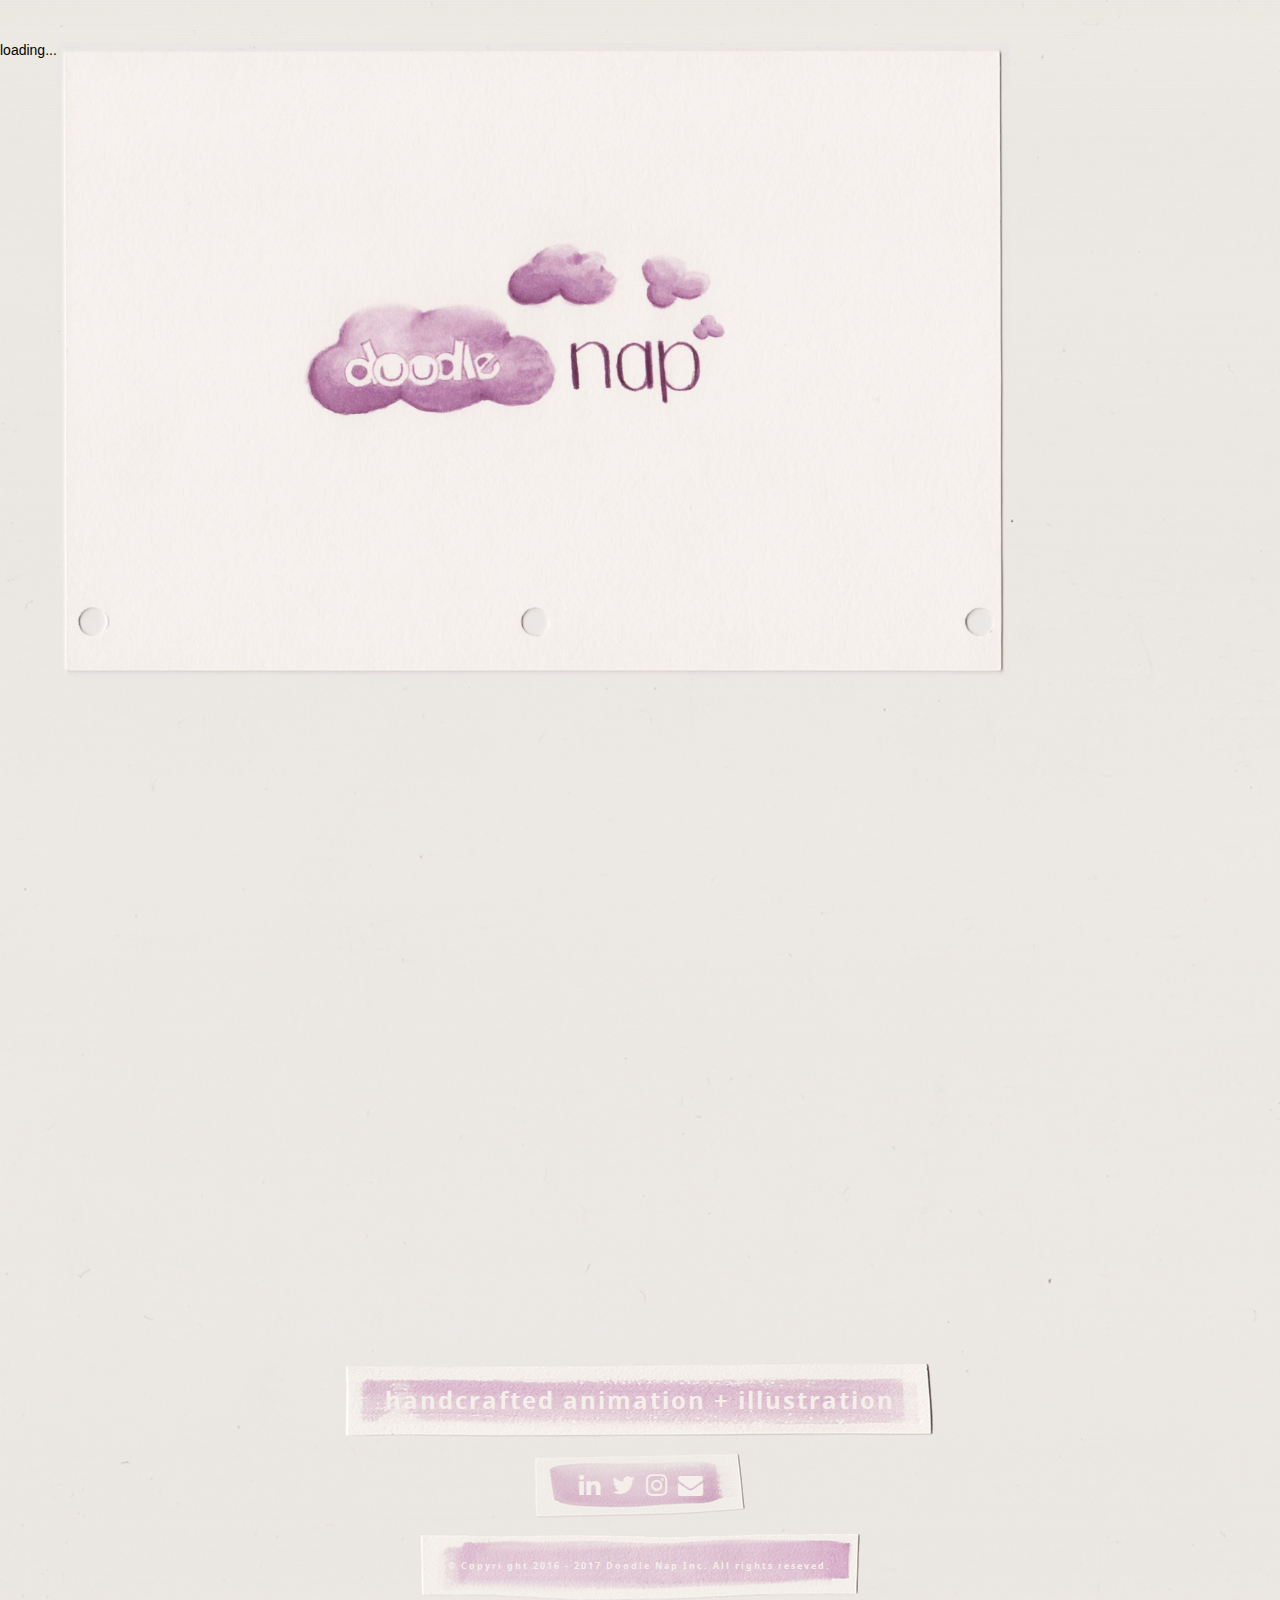
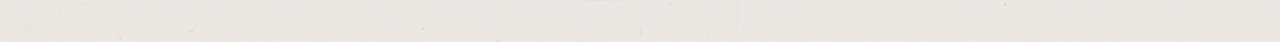
==== commit 4845b297: "test github" ====
--- a/index.html
+++ b/index.html
@@ -107,7 +107,7 @@
       <img class="block temp_no_img_src" id="u330590_img" data-orig-src="images/legalpiece.png?crc=4086729101" alt="" width="440" height="68" src="images/blank.gif?crc=4208392903"/>
      </div>
      <div class="clearfix grpelem" id="u330597-4"><!-- content -->
-      <p><span id="u330597">© Copyright 2016 -f 2017 Doodle Nap Inc. All rights reseved.</span></p>
+      <p><span id="u330597">© Copyri ght 2016 - 2017 Doodle Nap Inc. All rights reseved.</span></p>
      </div>
     </div>
     <div class="colelem shared_content" id="u330601" data-content-guid="u330601_content"><!-- content --></div>
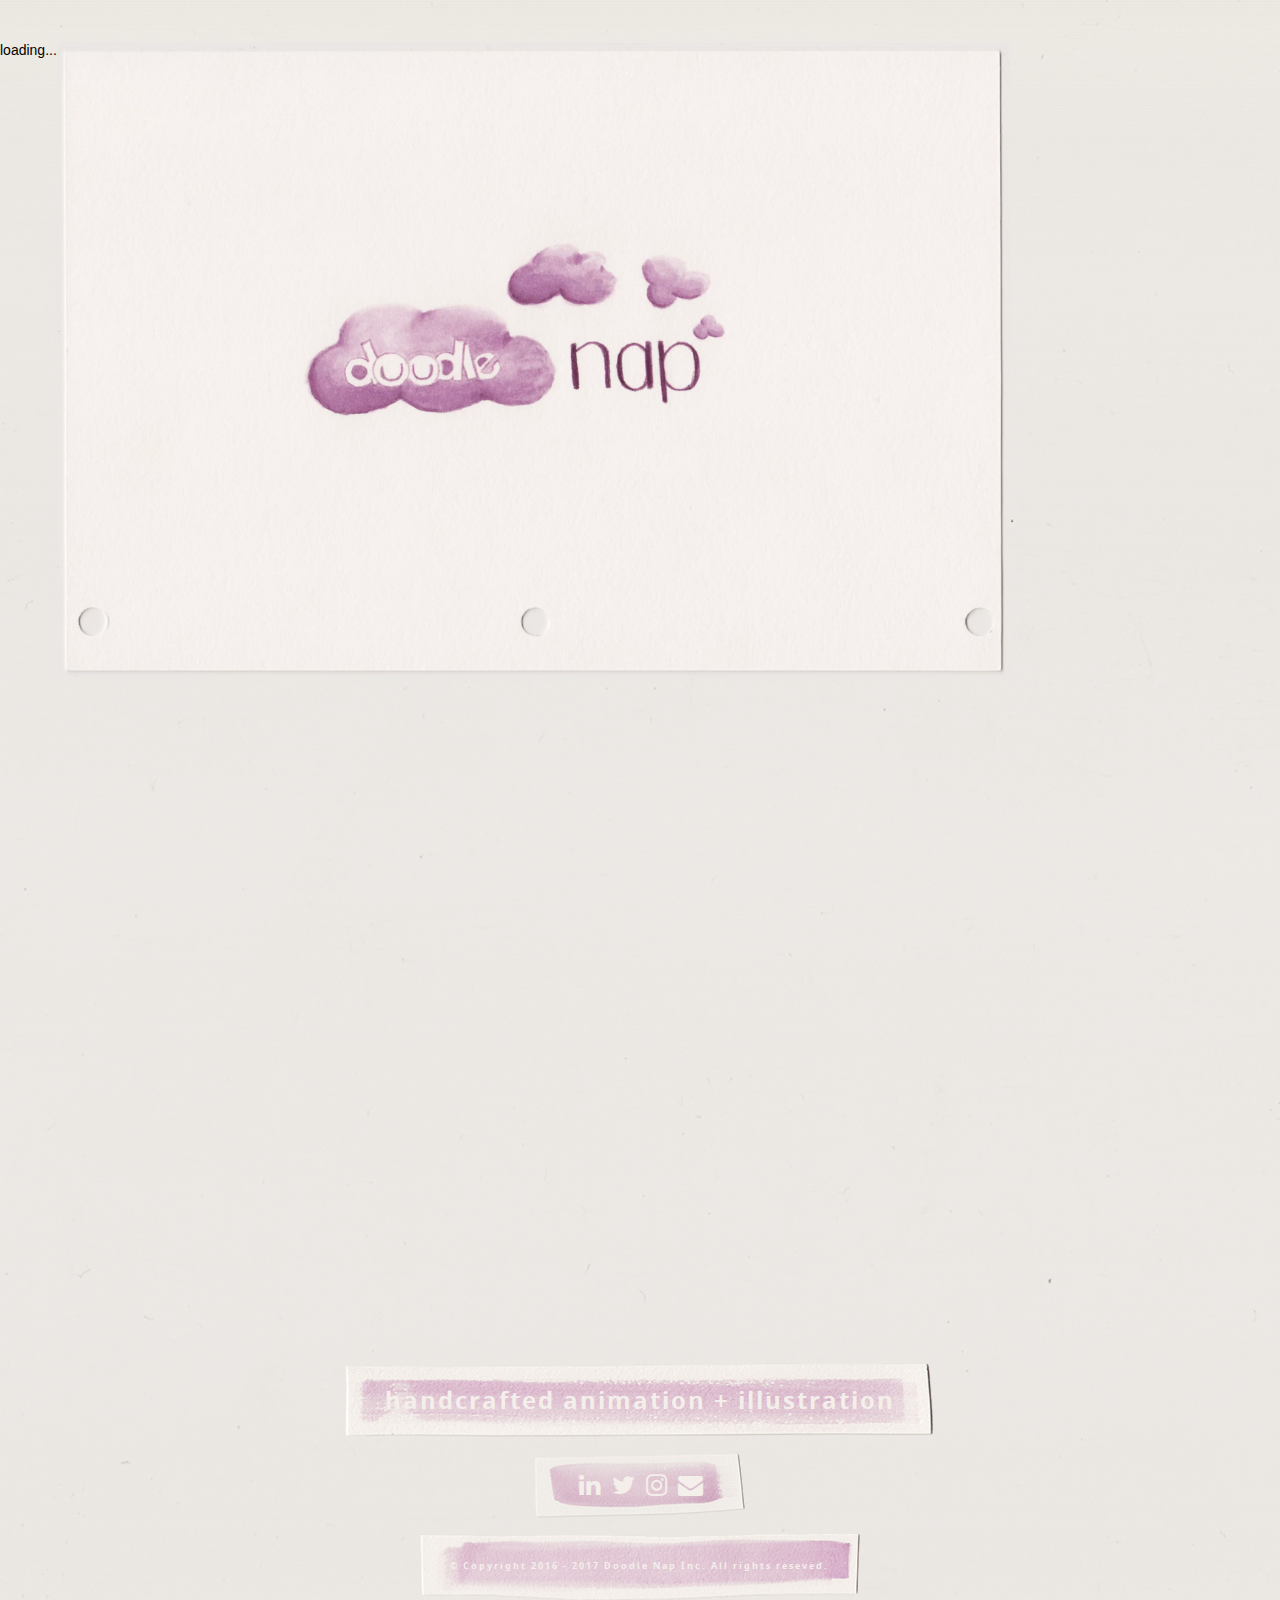
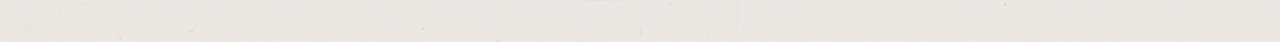
==== commit a9c9041b: "fix test for github" ====
--- a/index.html
+++ b/index.html
@@ -107,7 +107,7 @@
       <img class="block temp_no_img_src" id="u330590_img" data-orig-src="images/legalpiece.png?crc=4086729101" alt="" width="440" height="68" src="images/blank.gif?crc=4208392903"/>
      </div>
      <div class="clearfix grpelem" id="u330597-4"><!-- content -->
-      <p><span id="u330597">© Copyri ght 2016 - 2017 Doodle Nap Inc. All rights reseved.</span></p>
+      <p><span id="u330597">© Copyright 2016 - 2017 Doodle Nap Inc. All rights reseved.</span></p>
      </div>
     </div>
     <div class="colelem shared_content" id="u330601" data-content-guid="u330601_content"><!-- content --></div>
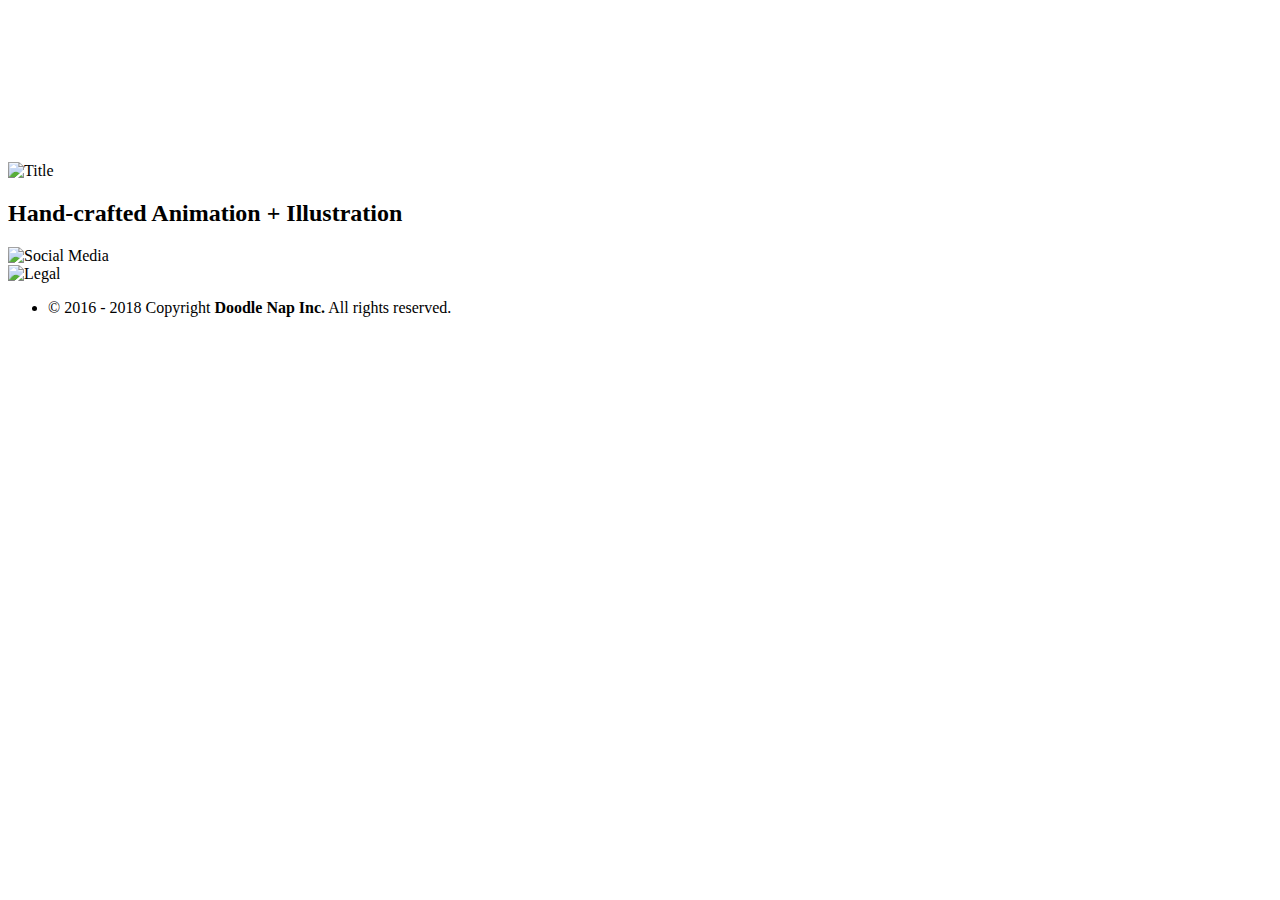
==== commit 33223fc8: "fix typo on copyright" ====
--- a/index.html
+++ b/index.html
@@ -1,256 +1,91 @@
-<!DOCTYPE html>
-<html class="nojs html css_verticalspacer" lang="en-US">
- <head>
+<!doctype html>
+<html>
+<head>
+	<meta charset="UTF-8">
+	<!-- 	Name of the author of the document -->
+	<meta name="Doodle Nap Inc." content="Doodle Nap Inc.'s Website"/>	
+	
+	<title>Doodle Nap Inc.</title>
 
-  <meta http-equiv="Content-type" content="text/html;charset=UTF-8"/>
-  <meta name="description" content="Handcrafted animation + illustration for traditional and new media, from TV, to virtual reality, and everything in-between."/>
-  <meta name="keywords" content="doodle, nap, animation, illustration, handcrafted, traditional, new media, advertising, TV, television, video games, games, books, VR, virtual reality"/>
-  <meta name="generator" content="2017.0.2.363"/>
-  <meta name="viewport" content="width=device-width, initial-scale=1.0"/>
-  
-  <script type="text/javascript">
-   // Update the 'nojs'/'js' class on the html node
-document.documentElement.className = document.documentElement.className.replace(/\bnojs\b/g, 'js');
+	<!--	This is the favicon link-->
+	<link rel="icon" href="images/favicon.ico" type="image/ico">
 
-// Check that all required assets are uploaded and up-to-date
-if(typeof Muse == "undefined") window.Muse = {}; window.Muse.assets = {"required":["museutils.js", "museconfig.js", "jquery.musepolyfill.bgsize.js", "jquery.watch.js", "jquery.museresponsive.js", "require.js", "index.css"], "outOfDate":[]};
-</script>
-  
-  <link rel="shortcut icon" href="images/favicon.ico?crc=3813622580"/>
-  <title>doodle nap</title>
-  <!-- CSS -->
-  <link rel="stylesheet" type="text/css" href="css/site_global.css?crc=3978209447"/>
-  <link rel="stylesheet" type="text/css" href="css/index.css?crc=4121639303" id="pagesheet"/>
-  <!-- IE-only CSS -->
-  <!--[if lt IE 9]>
-  <link rel="stylesheet" type="text/css" href="css/nomq_index.css?crc=377814629" id="nomq_pagesheet"/>
-  <![endif]-->
-    <!--HTML Widget code-->
-  
-<link rel="stylesheet" href="https://maxcdn.bootstrapcdn.com/font-awesome/4.6.3/css/font-awesome.min.css">
-<style>
-.u330588 {color:#F4EFEB; font-size:25px;display: table-cell; width:25px;height:27px;vertical-align: middle;text-align:center;}
-</style>
+	<!--	This links the CSS stylesheet-->
+	<link rel="stylesheet" type="text/css" href="main.css">
 
-<link rel="stylesheet" href="https://maxcdn.bootstrapcdn.com/font-awesome/4.6.3/css/font-awesome.min.css">
-<style>
-.u330586 {color:#F4EFEB; font-size:25px;display: table-cell; width:23px;height:27px;vertical-align: middle;text-align:center;}
-</style>
+	<!--	Noto Sans Font Link-->
+	<link href="https://fonts.googleapis.com/css?family=Noto+Sans:400,400i,700,700i" rel="stylesheet">
 
-<link rel="stylesheet" href="https://maxcdn.bootstrapcdn.com/font-awesome/4.6.3/css/font-awesome.min.css">
-<style>
-.u330585 {color:#F4EFEB; font-size:25px;display: table-cell; width:24px;height:27px;vertical-align: middle;text-align:center;}
-</style>
 
-<link rel="stylesheet" href="https://maxcdn.bootstrapcdn.com/font-awesome/4.6.3/css/font-awesome.min.css">
-<style>
-.u330587 {color:#F4EFEB; font-size:25px;display: table-cell; width:25px;height:27px;vertical-align: middle;text-align:center;}
-</style>
+	<!--	Add Font Awesome for Social Media Icons: Brand y Bold-->
 
-  <!--/*
+	<script defer src="https://use.fontawesome.com/releases/v5.0.13/js/solid.js" integrity="sha384-tzzSw1/Vo+0N5UhStP3bvwWPq+uvzCMfrN1fEFe+xBmv1C/AtVX5K0uZtmcHitFZ" crossorigin="anonymous"></script>
+	<script defer src="https://use.fontawesome.com/releases/v5.0.13/js/brands.js" integrity="sha384-G/XjSSGjG98ANkPn82CYar6ZFqo7iCeZwVZIbNWhAmvCF2l+9b5S21K4udM7TGNu" crossorigin="anonymous"></script>
+	<script defer src="https://use.fontawesome.com/releases/v5.0.13/js/fontawesome.js" integrity="sha384-6OIrr52G08NpOFSZdxxz1xdNSndlD4vdcf/q2myIUVO0VsqaGHJsB0RaBE01VTOY" crossorigin="anonymous"></script>
 
-*/
--->
- </head>
- <body class="museBGSize">
+	<!--	Responsive website code-->
+	<meta name="viewport" content="width=device-width, initial-scale=1.0">
+	<!--	Add jQuery library from Google servers	-->
+	<script src="https://ajax.googleapis.com/ajax/libs/jquery/3.3.1/jquery.min.js"></script>
 
-  <div class="breakpoint active" id="bp_infinity" data-min-width="1301"><!-- responsive breakpoint node -->
-   <div class="clearfix borderbox" id="page"><!-- column -->
-    <div class="colelem shared_content" id="u330600" data-content-guid="u330600_content"><!-- content --></div>
-    <div class="clearfix colelem" id="pu331854-4"><!-- group -->
-     <div class="clearfix grpelem shared_content" id="u331854-4" data-content-guid="u331854-4_content"><!-- content -->
-      <p><span id="u331854">loading...</span></p>
-     </div>
-     <div class="grpelem" id="u331123"><!-- custom html -->
-      <video width="1290" height="860"  autoplay="autoplay" loop="loop" poster="assets/doodlenap_016_animation_socialmedia_even.png" >
-   <source src="assets/doodlenap_016_animation_socialmedia_even_3sec.mp4" type="video/mp4">
-   <source src="assets/doodlenap_016_animation_socialmedia_even_3sec.webm" type="video/webm">
-</video>
-     </div>
-    </div>
-    <div class="clearfix colelem shared_content" id="pu330598" data-content-guid="pu330598_content"><!-- group -->
-     <div class="clip_frame grpelem" id="u330598"><!-- image -->
-      <img class="block temp_no_img_src" id="u330598_img" data-orig-src="images/titlepiece.png?crc=479691686" alt="" width="588" height="81" src="images/blank.gif?crc=4208392903"/>
-     </div>
-     <div class="clearfix grpelem shared_content" id="u330602-4" data-content-guid="u330602-4_content"><!-- content -->
-      <p id="u330602-2"><span id="u330602">handcrafted animation + illustration</span></p>
-     </div>
-     <div class="grpelem shared_content" id="u330592" data-content-guid="u330592_content"><!-- content --></div>
-    </div>
-    <div class="colelem shared_content" id="u330596" data-content-guid="u330596_content"><!-- content --></div>
-    <div class="clearfix colelem shared_content" id="pu330593" data-content-guid="pu330593_content"><!-- group -->
-     <div class="clip_frame grpelem" id="u330593"><!-- image -->
-      <img class="block temp_no_img_src" id="u330593_img" data-orig-src="images/socialmediapiece.png?crc=3886979789" alt="" width="210" height="65" src="images/blank.gif?crc=4208392903"/>
-     </div>
-     <div class="clearfix grpelem" id="u330584"><!-- group -->
-      <a class="nonblock nontext size_fixed grpelem" id="u330588" href="https://www.linkedin.com/company/doodle-nap-inc." target="_blank"><!-- custom html -->
-<!-- This Adobe Muse widget was created by the team at MuseFree.com -->
-<div class="u330588"><i class="fa fa-linkedin"></i></div>
-  	  </a>
-      <a class="nonblock nontext size_fixed grpelem" id="u330586" href="https://twitter.com/doodlenap" target="_blank"><!-- custom html -->
-<!-- This Adobe Muse widget was created by the team at MuseFree.com -->
-<div class="u330586"><i class="fa fa-twitter"></i></div>
-  	  </a>
-      <a class="nonblock nontext size_fixed grpelem" id="u330585" href="https://www.instagram.com/doodlenap/" target="_blank"><!-- custom html -->
-<!-- This Adobe Muse widget was created by the team at MuseFree.com -->
-<div class="u330585"><i class="fa fa-instagram"></i></div>
-  	  </a>
-      <a class="nonblock nontext size_fixed grpelem" id="u330587" href="mailto:hi@doodlenap.com" target="_blank"><!-- custom html -->
-<!-- This Adobe Muse widget was created by the team at MuseFree.com -->
-<div class="u330587"><i class="fa fa-envelope"></i></div>
-  	  </a>
-     </div>
-    </div>
-    <div class="colelem shared_content" id="u330583" data-content-guid="u330583_content"><!-- content --></div>
-    <div class="clearfix colelem shared_content" id="pu330590" data-content-guid="pu330590_content"><!-- group -->
-     <div class="clip_frame grpelem" id="u330590"><!-- image -->
-      <img class="block temp_no_img_src" id="u330590_img" data-orig-src="images/legalpiece.png?crc=4086729101" alt="" width="440" height="68" src="images/blank.gif?crc=4208392903"/>
-     </div>
-     <div class="clearfix grpelem" id="u330597-4"><!-- content -->
-      <p><span id="u330597">© Copyright 2016 - 2017 Doodle Nap Inc. All rights reseved.</span></p>
-     </div>
-    </div>
-    <div class="colelem shared_content" id="u330601" data-content-guid="u330601_content"><!-- content --></div>
-    <div class="verticalspacer" data-offset-top="1222" data-content-above-spacer="1221" data-content-below-spacer="0"></div>
-   </div>
-  </div>
-  <div class="breakpoint" id="bp_1300" data-min-width="961" data-max-width="1300"><!-- responsive breakpoint node -->
-   <div class="clearfix borderbox temp_no_id" data-orig-id="page"><!-- column -->
-    <span class="colelem placeholder" data-placeholder-for="u330600_content"><!-- placeholder node --></span>
-    <div class="clearfix colelem temp_no_id" data-orig-id="pu331854-4"><!-- group -->
-     <span class="clearfix grpelem placeholder" data-placeholder-for="u331854-4_content"><!-- placeholder node --></span>
-     <div class="grpelem" id="u331473"><!-- custom html -->
-      <video width="954" height="636"  autoplay="autoplay" loop="loop" poster="assets/doodlenap_016_animation_socialmedia_even.png" >
-   <source src="assets/doodlenap_016_animation_socialmedia_even_3sec.mp4" type="video/mp4">
-   <source src="assets/doodlenap_016_animation_socialmedia_even_3sec.webm" type="video/webm">
-</video>
-     </div>
-    </div>
-    <span class="clearfix colelem placeholder" data-placeholder-for="pu330598_content"><!-- placeholder node --></span>
-    <span class="colelem placeholder" data-placeholder-for="u330596_content"><!-- placeholder node --></span>
-    <span class="clearfix colelem placeholder" data-placeholder-for="pu330593_content"><!-- placeholder node --></span>
-    <span class="colelem placeholder" data-placeholder-for="u330583_content"><!-- placeholder node --></span>
-    <span class="clearfix colelem placeholder" data-placeholder-for="pu330590_content"><!-- placeholder node --></span>
-    <span class="colelem placeholder" data-placeholder-for="u330601_content"><!-- placeholder node --></span>
-    <div class="verticalspacer" data-offset-top="997" data-content-above-spacer="997" data-content-below-spacer="0"></div>
-   </div>
-  </div>
-  <div class="breakpoint" id="bp_960" data-min-width="769" data-max-width="960"><!-- responsive breakpoint node -->
-   <div class="clearfix borderbox temp_no_id" data-orig-id="page"><!-- column -->
-    <span class="colelem placeholder" data-placeholder-for="u330600_content"><!-- placeholder node --></span>
-    <div class="clearfix colelem temp_no_id" data-orig-id="pu331854-4"><!-- group -->
-     <span class="clearfix grpelem placeholder" data-placeholder-for="u331854-4_content"><!-- placeholder node --></span>
-     <div class="grpelem" id="u331767"><!-- custom html -->
-      <video width="762" height="508" autoplay="autoplay" loop="loop" poster="assets/doodlenap_016_animation_socialmedia_even.png" >
-   <source src="assets/doodlenap_016_animation_socialmedia_even_3sec.mp4" type="video/mp4">
-   <source src="assets/doodlenap_016_animation_socialmedia_even_3sec.webm" type="video/webm">
-</video>
-     </div>
-    </div>
-    <span class="clearfix colelem placeholder" data-placeholder-for="pu330598_content"><!-- placeholder node --></span>
-    <span class="colelem placeholder" data-placeholder-for="u330596_content"><!-- placeholder node --></span>
-    <span class="clearfix colelem placeholder" data-placeholder-for="pu330593_content"><!-- placeholder node --></span>
-    <span class="colelem placeholder" data-placeholder-for="u330583_content"><!-- placeholder node --></span>
-    <span class="clearfix colelem placeholder" data-placeholder-for="pu330590_content"><!-- placeholder node --></span>
-    <span class="colelem placeholder" data-placeholder-for="u330601_content"><!-- placeholder node --></span>
-    <div class="verticalspacer" data-offset-top="869" data-content-above-spacer="869" data-content-below-spacer="0"></div>
-   </div>
-  </div>
-  <div class="breakpoint" id="bp_768" data-min-width="551" data-max-width="768"><!-- responsive breakpoint node -->
-   <div class="clearfix borderbox temp_no_id" data-orig-id="page"><!-- column -->
-    <span class="colelem placeholder" data-placeholder-for="u330600_content"><!-- placeholder node --></span>
-    <div class="clearfix colelem temp_no_id" data-orig-id="pu331854-4"><!-- group -->
-     <span class="clearfix grpelem placeholder" data-placeholder-for="u331854-4_content"><!-- placeholder node --></span>
-     <div class="grpelem" id="u331781"><!-- custom html -->
-      <video width="546" height="364"  autoplay="autoplay" loop="loop" poster="assets/doodlenap_016_animation_socialmedia_even.png" >
-   <source src="assets/doodlenap_016_animation_socialmedia_even_3sec.mp4" type="video/mp4">
-   <source src="assets/doodlenap_016_animation_socialmedia_even_3sec.webm" type="video/webm">
-</video>
-     </div>
-    </div>
-    <span class="colelem placeholder" data-placeholder-for="u330592_content"><!-- placeholder node --></span>
-    <div class="clearfix colelem temp_no_id" data-orig-id="pu330598"><!-- group -->
-     <div class="clip_frame grpelem temp_no_id" data-orig-id="u330598"><!-- image -->
-      <img class="block temp_no_id temp_no_img_src" data-orig-src="images/titlepiece508x70.png?crc=3788575386" alt="" width="508" height="70" data-orig-id="u330598_img" src="images/blank.gif?crc=4208392903"/>
-     </div>
-     <span class="clearfix grpelem placeholder" data-placeholder-for="u330602-4_content"><!-- placeholder node --></span>
-    </div>
-    <span class="colelem placeholder" data-placeholder-for="u330596_content"><!-- placeholder node --></span>
-    <span class="clearfix colelem placeholder" data-placeholder-for="pu330593_content"><!-- placeholder node --></span>
-    <span class="colelem placeholder" data-placeholder-for="u330583_content"><!-- placeholder node --></span>
-    <span class="clearfix colelem placeholder" data-placeholder-for="pu330590_content"><!-- placeholder node --></span>
-    <span class="colelem placeholder" data-placeholder-for="u330601_content"><!-- placeholder node --></span>
-    <div class="verticalspacer" data-offset-top="720" data-content-above-spacer="719" data-content-below-spacer="0"></div>
-   </div>
-  </div>
-  <div class="breakpoint" id="bp_550" data-min-width="321" data-max-width="550"><!-- responsive breakpoint node -->
-   <div class="clearfix borderbox temp_no_id shared_content" data-orig-id="page" data-content-guid="page_content"><!-- column -->
-    <span class="colelem placeholder" data-placeholder-for="u330600_content"><!-- placeholder node --></span>
-    <div class="clearfix colelem temp_no_id" data-orig-id="pu331854-4"><!-- group -->
-     <span class="clearfix grpelem placeholder" data-placeholder-for="u331854-4_content"><!-- placeholder node --></span>
-     <div class="grpelem" id="u331809"><!-- custom html -->
-      <video width="280" height="187"  autoplay="autoplay" loop="loop" poster="assets/doodlenap_016_animation_socialmedia_even.png" >
-   <source src="assets/doodlenap_016_animation_socialmedia_even_3sec.mp4" type="video/mp4">
-   <source src="assets/doodlenap_016_animation_socialmedia_even_3sec.webm" type="video/webm">
-</video>
-     </div>
-    </div>
-    <div class="clearfix colelem temp_no_id" data-orig-id="pu330598"><!-- group -->
-     <div class="clip_frame grpelem temp_no_id" data-orig-id="u330598"><!-- image -->
-      <img class="block temp_no_id temp_no_img_src" data-orig-src="images/titlepiece303x42.png?crc=3893385572" alt="" width="302" height="41" data-orig-id="u330598_img" src="images/blank.gif?crc=4208392903"/>
-     </div>
-     <span class="clearfix grpelem placeholder" data-placeholder-for="u330602-4_content"><!-- placeholder node --></span>
-     <span class="grpelem placeholder" data-placeholder-for="u330592_content"><!-- placeholder node --></span>
-    </div>
-    <span class="colelem placeholder" data-placeholder-for="u330596_content"><!-- placeholder node --></span>
-    <span class="clearfix colelem placeholder" data-placeholder-for="pu330593_content"><!-- placeholder node --></span>
-    <span class="colelem placeholder" data-placeholder-for="u330583_content"><!-- placeholder node --></span>
-    <div class="clearfix colelem" id="pu331033"><!-- group -->
-     <div class="clip_frame grpelem" id="u331033"><!-- image -->
-      <img class="block temp_no_img_src" id="u331033_img" data-orig-src="images/legalpiece_320.png?crc=3841948977" alt="" width="156" height="61" src="images/blank.gif?crc=4208392903"/>
-     </div>
-     <div class="clearfix grpelem" id="u330595-8"><!-- content -->
-      <p id="u330595-2"><span id="u330595">© Copyright 2016 - 2017</span></p>
-      <p id="u330595-4"><span id="u330595-3">Doodle Nap Inc.</span></p>
-      <p id="u330595-6"><span id="u330595-5">All rights reseved.</span></p>
-     </div>
-    </div>
-    <span class="colelem placeholder" data-placeholder-for="u330601_content"><!-- placeholder node --></span>
-    <div class="verticalspacer" data-offset-top="487" data-content-above-spacer="486" data-content-below-spacer="14"></div>
-   </div>
-  </div>
-  <div class="breakpoint" id="bp_320" data-max-width="320"><!-- responsive breakpoint node -->
-   <span class="clearfix borderbox placeholder" data-placeholder-for="page_content"><!-- placeholder node --></span>
-  </div>
-  <!-- JS includes -->
-  <script type="text/javascript">
-   if (document.location.protocol != 'https:') document.write('\x3Cscript src="http://musecdn2.businesscatalyst.com/scripts/4.0/jquery-1.8.3.min.js" type="text/javascript">\x3C/script>');
-</script>
-  <script type="text/javascript">
-   window.jQuery || document.write('\x3Cscript src="scripts/jquery-1.8.3.min.js?crc=209076791" type="text/javascript">\x3C/script>');
-</script>
-  <!-- Other scripts -->
-  <script type="text/javascript">
-   window.Muse.assets.check=function(d){if(!window.Muse.assets.checked){window.Muse.assets.checked=!0;var b={},c=function(a,b){if(window.getComputedStyle){var c=window.getComputedStyle(a,null);return c&&c.getPropertyValue(b)||c&&c[b]||""}if(document.documentElement.currentStyle)return(c=a.currentStyle)&&c[b]||a.style&&a.style[b]||"";return""},a=function(a){if(a.match(/^rgb/))return a=a.replace(/\s+/g,"").match(/([\d\,]+)/gi)[0].split(","),(parseInt(a[0])<<16)+(parseInt(a[1])<<8)+parseInt(a[2]);if(a.match(/^\#/))return parseInt(a.substr(1),
-16);return 0},g=function(g){for(var f=document.getElementsByTagName("link"),h=0;h<f.length;h++)if("text/css"==f[h].type){var i=(f[h].href||"").match(/\/?css\/([\w\-]+\.css)\?crc=(\d+)/);if(!i||!i[1]||!i[2])break;b[i[1]]=i[2]}f=document.createElement("div");f.className="version";f.style.cssText="display:none; width:1px; height:1px;";document.getElementsByTagName("body")[0].appendChild(f);for(h=0;h<Muse.assets.required.length;){var i=Muse.assets.required[h],l=i.match(/([\w\-\.]+)\.(\w+)$/),k=l&&l[1]?
-l[1]:null,l=l&&l[2]?l[2]:null;switch(l.toLowerCase()){case "css":k=k.replace(/\W/gi,"_").replace(/^([^a-z])/gi,"_$1");f.className+=" "+k;k=a(c(f,"color"));l=a(c(f,"backgroundColor"));k!=0||l!=0?(Muse.assets.required.splice(h,1),"undefined"!=typeof b[i]&&(k!=b[i]>>>24||l!=(b[i]&16777215))&&Muse.assets.outOfDate.push(i)):h++;f.className="version";break;case "js":h++;break;default:throw Error("Unsupported file type: "+l);}}d?d().jquery!="1.8.3"&&Muse.assets.outOfDate.push("jquery-1.8.3.min.js"):Muse.assets.required.push("jquery-1.8.3.min.js");
-f.parentNode.removeChild(f);if(Muse.assets.outOfDate.length||Muse.assets.required.length)f="Some files on the server may be missing or incorrect. Clear browser cache and try again. If the problem persists please contact website author.",g&&Muse.assets.outOfDate.length&&(f+="\nOut of date: "+Muse.assets.outOfDate.join(",")),g&&Muse.assets.required.length&&(f+="\nMissing: "+Muse.assets.required.join(",")),alert(f)};location&&location.search&&location.search.match&&location.search.match(/muse_debug/gi)?setTimeout(function(){g(!0)},5E3):g()}};
-var muse_init=function(){require.config({baseUrl:""});require(["jquery","museutils","whatinput","jquery.musepolyfill.bgsize","jquery.watch","jquery.museresponsive"],function(d){var $ = d;$(document).ready(function(){try{
-window.Muse.assets.check($);/* body */
-Muse.Utils.transformMarkupToFixBrowserProblemsPreInit();/* body */
-Muse.Utils.detectScreenResolution();/* HiDPI screens */
-Muse.Utils.prepHyperlinks(true);/* body */
-Muse.Utils.fullPage('#page');/* 100% height page */
-$( '.breakpoint' ).registerBreakpoint();/* Register breakpoints */
-Muse.Utils.transformMarkupToFixBrowserProblems();/* body */
-}catch(b){if(b&&"function"==typeof b.notify?b.notify():Muse.Assert.fail("Error calling selector function: "+b),false)throw b;}})})};
 
-</script>
-  <!-- RequireJS script -->
-  <script src="scripts/require.js?crc=4234670167" type="text/javascript" async data-main="scripts/museconfig.js?crc=4152223963" onload="if (requirejs) requirejs.onError = function(requireType, requireModule) { if (requireType && requireType.toString && requireType.toString().indexOf && 0 <= requireType.toString().indexOf('#scripterror')) window.Muse.assets.check(); }" onerror="window.Muse.assets.check();"></script>
-  
-  <!--HTML Widget code-->
-  
+</head>
+
+<body>
+	<div class="main_wrapper">	
+		<!----------------------------------------------------------------->
+		<!-----------------------VIDEO GOES HERE--------------------------->
+		<!----------------------------------------------------------------->	
+		<div class="topMarginMain">
+			<div class="embed-container">
+				<iframe src="https://player.vimeo.com/video/205699766?background=1" frameborder="0" webkitAllowFullScreen mozallowfullscreen allowFullScreen></iframe>
+			</div>
+		</div>
+<!------------------------	 MAIN WRAPPER ENDS HERE------------------->
+	</div>
+<!----------------------------------------------------------------->
+<!-----------------------TITLE GOES HERE-------------------------->
+<!----------------------------------------------------------------->
+	<div class="body_wrapper">	
+
 		
-   </body>
+<div class="container topMarginMain">
+  <img src="images/TitlePiece.png" alt="Title" class="center title">
+
+  <div class="centered titleText"><h2>Hand-crafted Animation + Illustration</h2></div>
+</div>
+<!----------------------------------------------------------------->
+<!-----------------------FOOTER GOES HERE-------------------------->
+<!----------------------------------------------------------------->
+			
+	<footer>
+		<div class="container topMargin">
+			<img src="images/SocialMediaPiece.png" alt="Social Media" class="center" style="width: 50%;">
+			<div class="socialMediaIcons centered">
+				<a href="https://www.linkedin.com/company/doodle-nap-inc./" target="_blank">
+					<i class="fab fa-linkedin-in fa-fw SocialIcon"></i>
+				</a>
+				<a href="https://twitter.com/doodlenap" target="_blank">
+					<i class="fab fa-twitter fa-fw SocialIcon"></i>
+				</a>
+				<a href="https://www.instagram.com/diegodelarocha/" target="_blank">
+					<i class="fab fa-instagram fa-fw SocialIcon"></i>
+				</a>
+				<a href="mailto:hi@doodlenap.com" target="_blank">
+					<i class="fas fa-envelope fa-fw SocialIcon"></i>
+				</a>
+			</div>
+		</div>
+		<div class="container topMargin">
+			<img src="images/LegalPiece.png" alt="Legal" class="center" style="width: 85%;">
+			<ul class="footerText centered">
+				<li class="textStyleFooter legalText paddingFooter"><p>© 2016 - 2018 Copyright <b>Doodle Nap Inc.</b> All rights reserved.</p></li>
+			</ul>
+		</div>
+		<div style="margin-bottom: 30px;"></div>
+	</footer>
+		
+<!------------------------	 BODY WRAPPER ENDS HERE------------------->
+	</div>
+</body>
 </html>
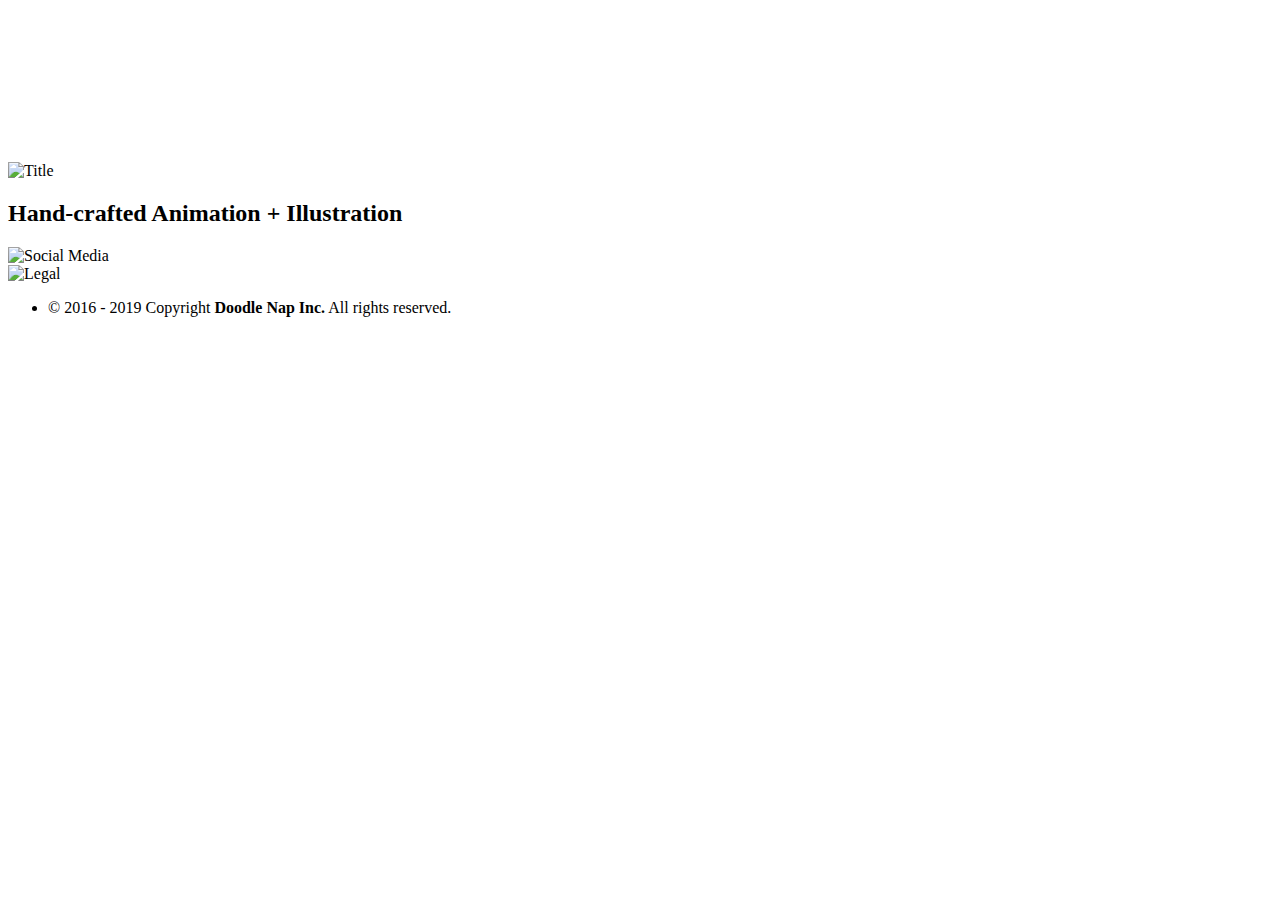
==== commit c71ff6be: "2018 copyright to 2019" ====
--- a/index.html
+++ b/index.html
@@ -79,7 +79,7 @@
 		<div class="container topMargin">
 			<img src="images/LegalPiece.png" alt="Legal" class="center" style="width: 85%;">
 			<ul class="footerText centered">
-				<li class="textStyleFooter legalText paddingFooter"><p>© 2016 - 2018 Copyright <b>Doodle Nap Inc.</b> All rights reserved.</p></li>
+				<li class="textStyleFooter legalText paddingFooter"><p>© 2016 - 2019 Copyright <b>Doodle Nap Inc.</b> All rights reserved.</p></li>
 			</ul>
 		</div>
 		<div style="margin-bottom: 30px;"></div>
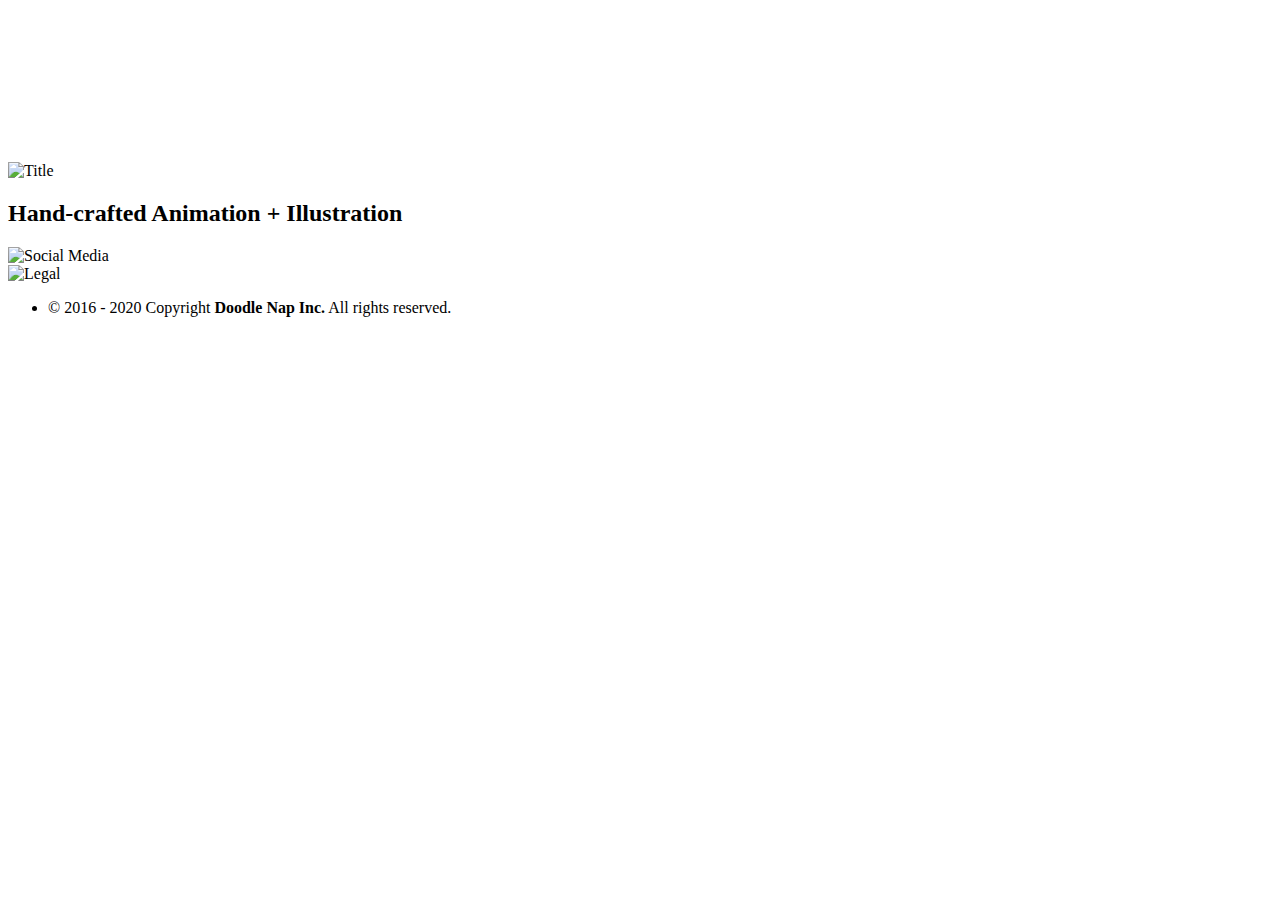
==== commit f86fadb2: "2019 copyright to 2020" ====
--- a/index.html
+++ b/index.html
@@ -68,7 +68,7 @@
 				<a href="https://twitter.com/doodlenap" target="_blank">
 					<i class="fab fa-twitter fa-fw SocialIcon"></i>
 				</a>
-				<a href="https://www.instagram.com/diegodelarocha/" target="_blank">
+				<a href="https://www.instagram.com/doodlenap/" target="_blank">
 					<i class="fab fa-instagram fa-fw SocialIcon"></i>
 				</a>
 				<a href="mailto:hi@doodlenap.com" target="_blank">
@@ -79,7 +79,7 @@
 		<div class="container topMargin">
 			<img src="images/LegalPiece.png" alt="Legal" class="center" style="width: 85%;">
 			<ul class="footerText centered">
-				<li class="textStyleFooter legalText paddingFooter"><p>© 2016 - 2019 Copyright <b>Doodle Nap Inc.</b> All rights reserved.</p></li>
+				<li class="textStyleFooter legalText paddingFooter"><p>© 2016 - 2020 Copyright <b>Doodle Nap Inc.</b> All rights reserved.</p></li>
 			</ul>
 		</div>
 		<div style="margin-bottom: 30px;"></div>
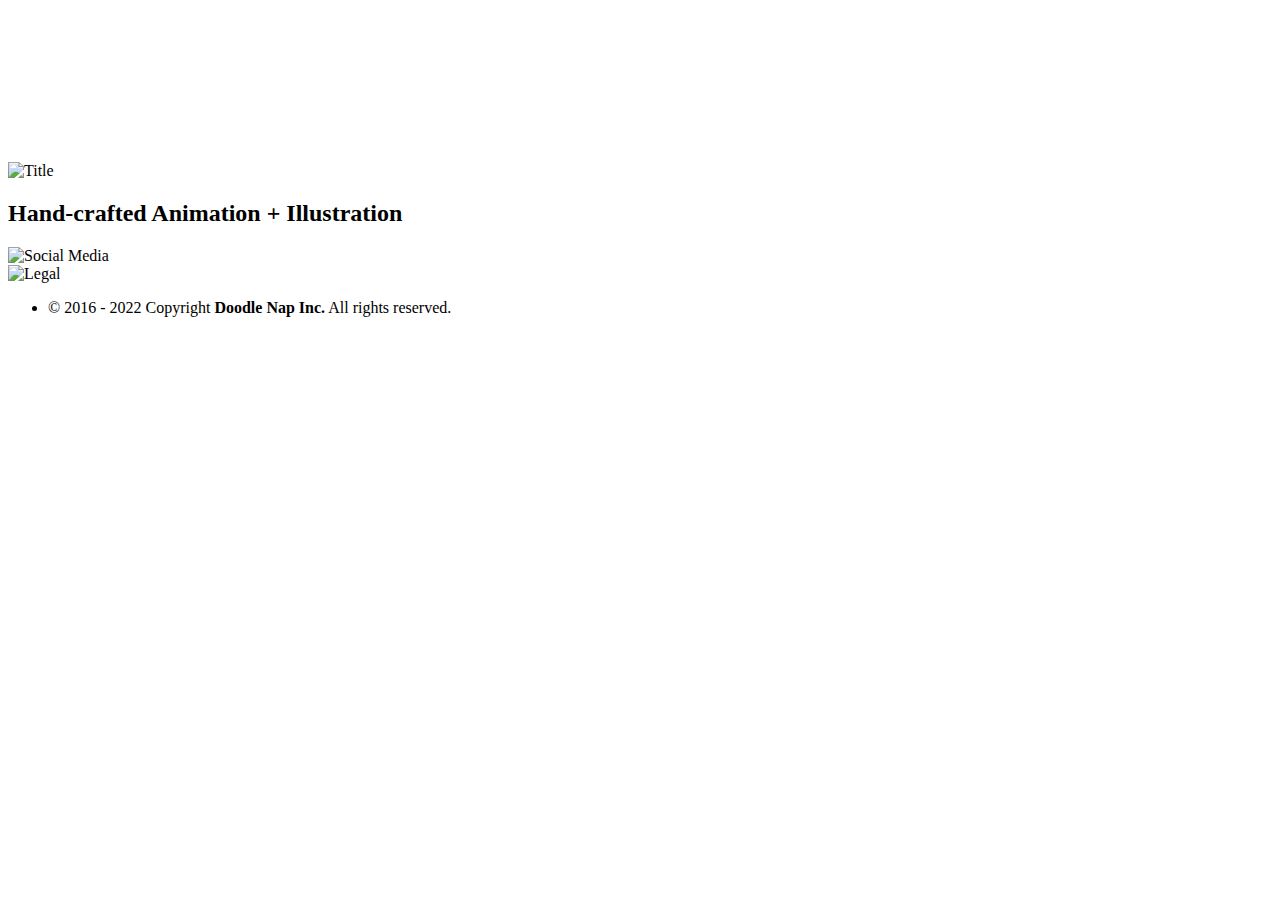
==== commit 84cff3e3: "2020 and 2021 copyright to 2022" ====
--- a/index.html
+++ b/index.html
@@ -79,7 +79,7 @@
 		<div class="container topMargin">
 			<img src="images/LegalPiece.png" alt="Legal" class="center" style="width: 85%;">
 			<ul class="footerText centered">
-				<li class="textStyleFooter legalText paddingFooter"><p>© 2016 - 2020 Copyright <b>Doodle Nap Inc.</b> All rights reserved.</p></li>
+				<li class="textStyleFooter legalText paddingFooter"><p>© 2016 - 2022 Copyright <b>Doodle Nap Inc.</b> All rights reserved.</p></li>
 			</ul>
 		</div>
 		<div style="margin-bottom: 30px;"></div>
